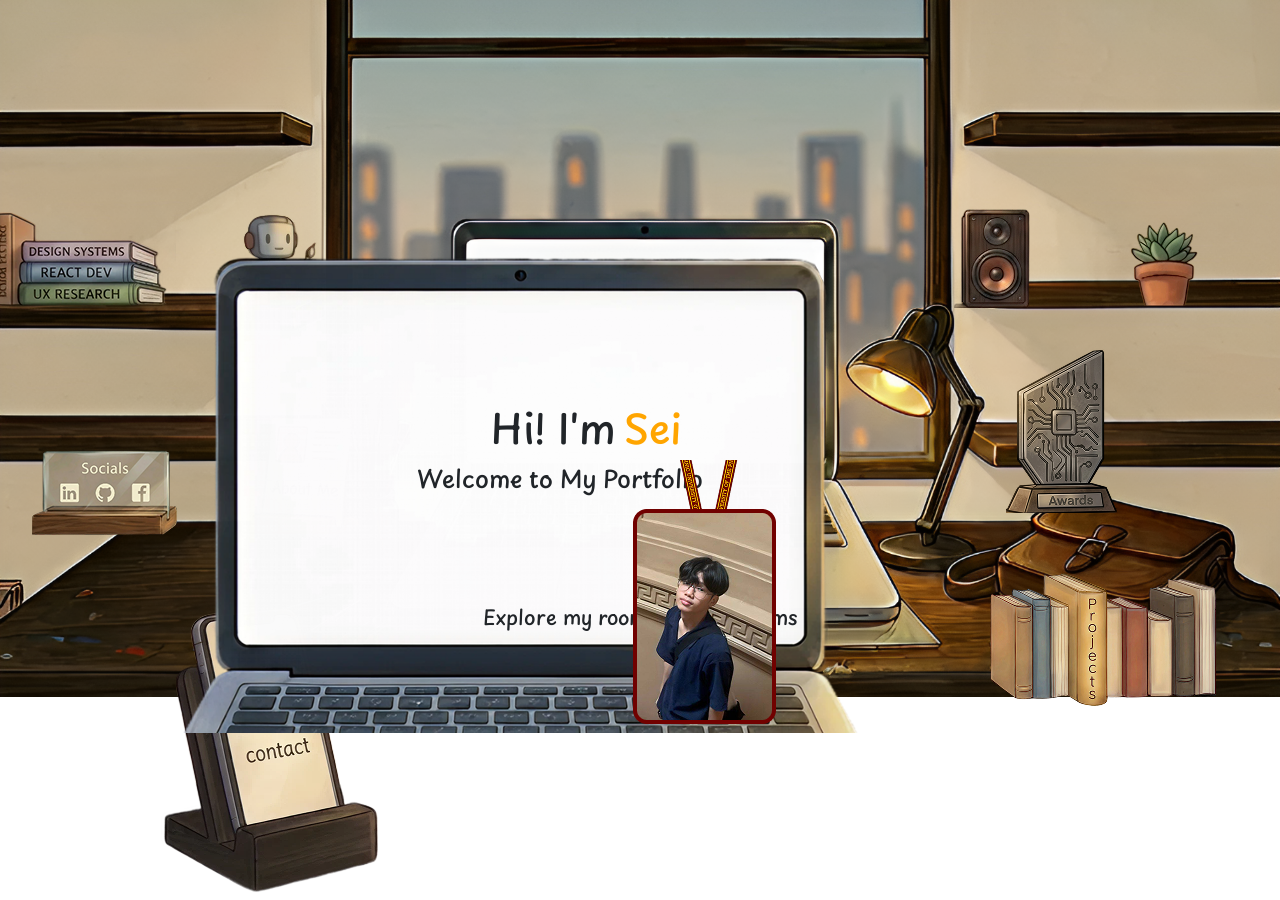
==== index.html @ 73c50fd9 "Fixed responsiveness" ====
<!DOCTYPE html>
<html lang="en">

<head>
    <meta charset="UTF-8">
    <meta name="viewport" content="width=device-width, initial-scale=1.0">
    <link href="https://cdn.jsdelivr.net/npm/bootstrap@5.3.8/dist/css/bootstrap.min.css" rel="stylesheet">
    <link rel="preconnect" href="https://fonts.googleapis.com">
    <link rel="preconnect" href="https://fonts.gstatic.com" crossorigin>
    <link href="https://fonts.googleapis.com/css2?family=Kaisei+Tokumin&family=Playpen+Sans:wght@100..800&display=swap"
        rel="stylesheet">

    <link rel="stylesheet" href="resources/css/index.css">
    <title>Porfolio</title>
</head>

<body>

    <div class="d-flex laptop justify-content-center align-items-center">
        <img src="resources/images/laptop.png">
    </div>

    <div class="container intro-container d-flex justify-content-center">
        <div class="row">
            <div class="col d-flex flex-row">
                <span class="p-1">
                    <h1>Hi! I'm</h1>
                </span>
                <span class="name p-1">
                    <h1>Sei</h1>
                </span>
            </div>
        </div>
    </div>

    <div class="welcome text-center">
        <h4>Welcome to My Portfolio</h4>
    </div>

    <div class="explore text-center">
        <h5>Explore my room! Click on items</h5>
    </div>

    <div class="id-lace d-flex justify-content-center">
        <img src="resources/images/id lace.png">
    </div>

    <div class="picture d-flex justify-content-center">
        <img src="resources/images/picture.png">
    </div>

    <div class="books">
        <img src="resources/images/books.png">
    </div>

    <div class="toy">
        <img src="resources/images/toy.png">
    </div>

    <div class="socials" data-bs-toggle="modal" data-bs-target="#socialsModal">
        <img src="resources/images/socials.png">
    </div>

    <div class="about" data-bs-toggle="modal" data-bs-target="#aboutModal">
        <img src="resources/images/about.png">
    </div>

    <div class="contact" data-bs-toggle="modal" data-bs-target="#contactModal">
        <img src="resources/images/contact.png">
    </div>

    <div class="flower">
        <img src="resources/images/flower.png">
    </div>

    <div class="awards" data-bs-toggle="modal" data-bs-target="#awardsModal">
        <img src="resources/images/awards.png">
    </div>

    <div class="projects" data-bs-toggle="modal" data-bs-target="#projectsModal">
        <img src="resources/images/projects.png">
    </div>

    <div class="speaker">
        <img src="resources/images/speaker.png">
    </div>

    <div class="modal fade" id="aboutModal" tabindex="-1" aria-hidden="true">
        <div class="modal-dialog modal-dialog-centered modal-lg">
            <div class="modal-content">
                <div class="modal-header">
                    <h5 class="modal-title">About Me</h5>
                    <button type="button" class="btn-close btn-close-white" data-bs-dismiss="modal"
                        aria-label="Close"></button>
                </div>

                <div class="modal-body">
                    <div class="row">
                        <div class="col d-flex flex-row">
                            <div class="about-picture">
                                <img src="resources/images/about-profile.png">
                            </div>
                            <div class="about-info p-4 mt-4 fs-5">Hi, I’m Seito Tachibana but other people call me Sei.
                                I am a second-year IT
                                student
                                studying in Polytechnic University of the Philippines Sto. Tomas Campus.
                            </div>
                        </div>
                    </div>

                    <div class="skills-title text-center py-2">
                        <h3>What I Do</h3>
                    </div>

                    <div class="skills">
                        <div class="row g-3">
                            <div class="col d-flex flex-row justify-content-center">
                                <div class="skill-card">
                                    <h4>Designing</h4>
                                    <p>I design user interfaces using Figma and Canva. I focus on creating clean visual
                                        hierarchies and seamless user journeys.</p>
                                </div>
                            </div>

                            <div class="col">
                                <div class="skill-card">
                                    <h4>Front-end</h4>
                                    <p>I bring those visual layouts into interactive web pages using HTML, CSS, and
                                        JavaScript. I create games using Python, and I design clean user experiences.
                                    </p>
                                </div>
                            </div>

                            <div class="container-skill d-flex justify-content-center">
                                <div class="skill-card">
                                    <h4>Back-end</h4>
                                    <p>I build secure server-side logic and manage relational databases using PHP and
                                        MySQL.</p>
                                </div>
                            </div>
                        </div>
                    </div>

                </div>
            </div>
        </div>
    </div>

    <div class="modal fade" id="socialsModal" tabindex="-1" aria-hidden="true">
        <div class="modal-dialog modal-dialog-centered modal-lg">
            <div class="modal-content">
                <div class="modal-header">
                    <h5 class="modal-title">Socials</h5>
                    <button type="button" class="btn-close btn-close-white" data-bs-dismiss="modal"
                        aria-label="Close"></button>
                </div>

                <div class="modal-body">
                    <div class="row">
                        <div class="col text-center">
                            <img src="resources/images/facebook.png" style="width: 60px; height: 60px;">
                            <p>Facebook</p>
                        </div>

                        <div class="col text-center">
                            <img src="resources/images/instagram.png" style="width: 60px; height: 60px;">
                            <p>Instagram</p>
                        </div>

                        <div class="col text-center">
                            <img src="resources/images/linkin.png" style="width: 60px; height: 60px;">
                            <p>LinkedIn</p>
                        </div>

                        <div class="col text-center">
                            <img src="resources/images/github.png" style="width: 60px; height: 60px;">
                            <p>Github</p>
                        </div>

                        <div class="col text-center mt-2">
                            <img src="resources/images/x.png" style="width: 60px; height: 55px;">
                            <p>X</p>
                        </div>

                        <div class="col text-center">
                            <img src="resources/images/tiktok.png" style="width: 60px; height: 60px;">
                            <p>Tiktok</p>
                        </div>
                    </div>

                    <div class="container text-center d-flex align-items-center justify-content-center">
                        <div class="social-card">
                            <p>Clicking any of this icons will open a new tab!</p>
                        </div>
                    </div>
                </div>
            </div>
        </div>
    </div>

    <div class="modal fade" id="contactModal" tabindex="-1" aria-hidden="true">
        <div class="modal-dialog modal-dialog-centered modal-lg">
            <div class="modal-content">
                <div class="modal-header">
                    <h5 class="modal-title">Contacts</h5>
                    <button type="button" class="btn-close btn-close-white" data-bs-dismiss="modal"
                        aria-label="Close"></button>
                </div>

                <div class="modal-body">
                    <div class="container d-flex flex-column align-items-center justify-content-center">
                        <h2>Want to contact me? yay</h2>
                        <div class="contact-info text-center p-3 text-muted">Need help or have feedback? Send a message for quick,
                            dedicated support regarding any purchase or general inquiry.
                        </div>

                        <img src="resources/images/contact-me.png">

                        <div class="second-container ">
                            <div class="row gap-4">
                                <div class="col d-flex flex-row align-items-center">
                                    <img src="resources/images/gmail.png">
                                    <h5>seitachi123@gmail.com</h5>
                                </div>

                                <div class="col d-flex flex-row align-items-center">
                                    <img src="resources/images/phone.png">
                                    <h5>+63 9956313869</h5>
                                </div>
                            </div>
                        </div>
                    </div>
                </div>
            </div>
        </div>
    </div>

    <div class="modal fade" id="awardsModal" tabindex="-1" aria-hidden="true">
        <div class="modal-dialog modal-dialog-centered modal-lg">
            <div class="modal-content">
                <div class="modal-header">
                    <h5 class="modal-title">Awards</h5>
                    <button type="button" class="btn-close btn-close-white" data-bs-dismiss="modal"
                        aria-label="Close"></button>
                </div>

                <div class="modal-body">
                    <div class="container d-flex flex-column align-items-center justify-content-center">
                        <img src="resources/images/underconstruct.png">
                        <h2>Under Construction</h2>
                    </div>
                </div>
            </div>
        </div>
    </div>

    <div class="modal fade" id="projectsModal" tabindex="-1" aria-hidden="true">
        <div class="modal-dialog modal-dialog-centered modal-lg">
            <div class="modal-content">
                <div class="modal-header">
                    <h5 class="modal-title">Projects</h5>
                    <button type="button" class="btn-close btn-close-white" data-bs-dismiss="modal"
                        aria-label="Close"></button>
                </div>

                <div class="modal-body p-2 mt-3">
                    <div class="container">
                        <div class="row align-items-start">
                            <div class="col-auto">
                                <div class="game-pic">
                                    <img src="resources/images/oddysey.png">
                                </div>
                            </div>
                            <div class="col">
                                <div class="game-title">
                                    <h2>Oddysey</h2>
                                </div>
                                <div class="game-desc align-items-center">
                                    <p>Platformer game, built with Python and Pygame, features smooth dashing, high
                                        jumping, and fun combat where you can defeat enemies to clear each level.</p>
                                </div>
                            </div>
                        </div>
                        <hr style="border: 1px solid black">
                    </div>

                    <div class="container">
                        <div class="row align-items-start">
                            <div class="col-auto">
                                <div class="game-pic">
                                    <img src="resources/images/nexus.png">
                                </div>
                            </div>
                            <div class="col">
                                <div class="game-title">
                                    <h2>Nexus</h2>
                                </div>
                                <div class="game-desc align-items-center">
                                    <p>E-commerce website, selling Nintendo console as well as their respective video
                                        games. Built with a fully working database.</p>
                                </div>
                            </div>
                        </div>
                        <hr style="border: 1px solid black">
                    </div>

                    <div class="container">
                        <div class="row align-items-start">
                            <div class="col-auto">
                                <div class="game-pic">
                                    <img src="resources/images/horizon.png">
                                </div>
                            </div>
                            <div class="col">
                                <div class="game-title">
                                    <h2>Horizon</h2>
                                </div>
                                <div class="game-desc align-items-center">
                                    <p>E-commerce website, selling cars and parts. Built with a fully working database.
                                    </p>
                                </div>
                            </div>
                        </div>
                        <hr style="border: 1px solid black">
                    </div>

                    <div class="container">
                        <div class="row align-items-start">
                            <div class="col-auto">
                                <div class="game-pic">
                                    <img src="resources/images/pawster.png">
                                </div>
                            </div>
                            <div class="col">
                                <div class="game-title">
                                    <h2>Pawster</h2>
                                </div>
                                <div class="game-desc align-items-center">
                                    <p>E-commerce website, adopting, selling pet items, and booking appointments.
                                    </p>
                                </div>
                            </div>
                        </div>
                    </div>
                </div>
            </div>
        </div>
    </div>


    <script src="https://cdn.jsdelivr.net/npm/bootstrap@5.3.8/dist/js/bootstrap.bundle.min.js"></script>
</body>

</html>
---- resources/css/index.css ----
* {
    font-family: 'Playpen Sans', sans-serif;
    padding: 0;
    margin: 0;
}

body {
    background-image: url('../images/bg.png');
    background-repeat: no-repeat;
    background-size: cover;
    overflow: hidden;
}

.intro-container {
    margin-top: 25rem;
    font-size: 3rem;
    margin-left: 1rem;
    position: relative;
    z-index: 2;
}

.name {
    color: #FFA500;
    z-index: 2;
}

.welcome {
    position: relative;
    z-index: 2;
    margin-right: 10rem;
}

.explore {
    margin-top: 7rem;
    position: relative;
    z-index: 2;
}

.laptop {
    position: absolute;
    top: 16rem;
    right: 22rem;
    z-index: 1;
    width: 51rem;
}

.laptop img {
    width: 100%;
}

.id-lace {
    position: absolute;
    z-index: 2;
    right: 33rem;
    bottom: 17.4rem;
}

.picture {
    position: absolute;
    z-index: 3;
    bottom: 11rem;
    right: 31.5rem;
}

.books {
    position: absolute;
    bottom: 37rem;
}

.toy {
    position: absolute;
    bottom: 37rem;
    left: 15rem;
}

.speaker {
    position: absolute;
    bottom: 37rem;
    right: 15rem;
}

.socials {
    position: absolute;
    bottom: 22.8rem;
    left: 2rem;
}

.socials img {
    cursor: pointer;
    transition: filter 0.3s ease;
}

.socials img:hover {
    filter: drop-shadow(0 0 10px #F5F5DC) drop-shadow(0 0 20px #F5F5DC);
}

.about {
    position: absolute;
    bottom: 22.6rem;
    left: 15rem;
}

.about img {
    cursor: pointer;
    transition: filter 0.3s ease;
}

.about img:hover {
    filter: drop-shadow(0 0 10px #F5F5DC) drop-shadow(0 0 20px #F5F5DC);
}

.contact {
    position: absolute;
    bottom: 0.1rem;
    left: 8rem;
}

.contact img {
    cursor: pointer;
    transition: filter 0.3s ease;
}

.contact img:hover {
    filter: drop-shadow(0 0 10px #F5F5DC) drop-shadow(0 0 20px #F5F5DC);
}

.flower {
    position: absolute;
    bottom: 37.1rem;
    right: 5rem;
}

.awards {
    position: absolute;
    bottom: 24.2rem;
    right: 10rem;
}

.awards img {
    cursor: pointer;
    transition: filter 0.3s ease;
}

.awards img:hover {
    filter: drop-shadow(0 0 10px #F5F5DC) drop-shadow(0 0 20px #F5F5DC);
}

.projects {
    position: absolute;
    bottom: 12rem;
    right: 4rem;
}

.projects img {
    cursor: pointer;
    transition: filter 0.3s ease;
}

.projects img:hover {
    filter: drop-shadow(0 0 10px #F5F5DC) drop-shadow(0 0 20px #F5F5DC);
}

.modal-header {
    background-color: #424242;
}

.modal-title {
    color: white;
}

.modal-body {
    padding-left: 3rem;
    padding-right: 2rem;
    max-height: 70vh;
    overflow-y: auto;
}

.btn-close-white {
    color: white;
}

.about-info {
    margin-left: 1rem;
}

.skill-card {
    border: 2px solid #ccc;
    border-radius: 12px;
    padding: 1rem;
    text-align: center;
    color: #333;
    width: 20rem;
}

.social-card {
    border: 2px solid #ccc;
    border-radius: 12px;
    text-align: center;
    color: #333;
    width: 70%;
}

.social-card p {
    margin-top: 1rem;
}

.second-container {
    margin-right: 2rem;
}
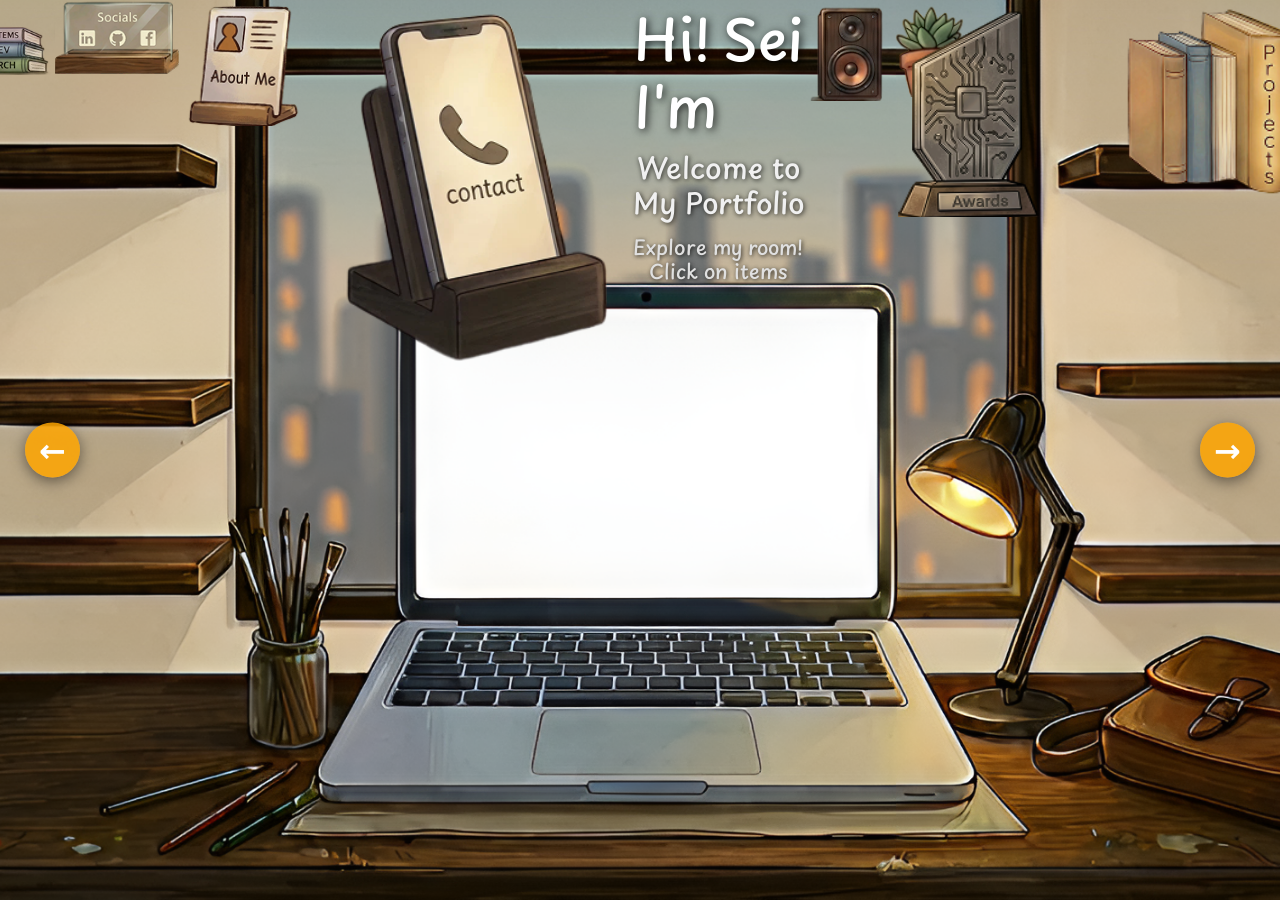
==== commit 2ba2af79: "30% resolve for responsiveness for all platoforms" ====
--- a/index.html
+++ b/index.html
@@ -4,85 +4,64 @@
 <head>
     <meta charset="UTF-8">
     <meta name="viewport" content="width=device-width, initial-scale=1.0">
-    <link href="https://cdn.jsdelivr.net/npm/bootstrap@5.3.8/dist/css/bootstrap.min.css" rel="stylesheet">
+    <link href="https://cdn.jsdelivr.net/npm/bootstrap@5.3.3/dist/css/bootstrap.min.css" rel="stylesheet">
     <link rel="preconnect" href="https://fonts.googleapis.com">
     <link rel="preconnect" href="https://fonts.gstatic.com" crossorigin>
-    <link href="https://fonts.googleapis.com/css2?family=Kaisei+Tokumin&family=Playpen+Sans:wght@100..800&display=swap"
-        rel="stylesheet">
-
+    <link href="https://fonts.googleapis.com/css2?family=Playpen+Sans:wght=100..800&display=swap" rel="stylesheet">
     <link rel="stylesheet" href="resources/css/index.css">
-    <title>Porfolio</title>
+    <title>Portfolio</title>
 </head>
 
 <body>
 
-    <div class="d-flex laptop justify-content-center align-items-center">
-        <img src="resources/images/laptop.png">
-    </div>
-
-    <div class="container intro-container d-flex justify-content-center">
-        <div class="row">
-            <div class="col d-flex flex-row">
-                <span class="p-1">
-                    <h1>Hi! I'm</h1>
-                </span>
-                <span class="name p-1">
-                    <h1>Sei</h1>
-                </span>
-            </div>
-        </div>
-    </div>
-
-    <div class="welcome text-center">
-        <h4>Welcome to My Portfolio</h4>
-    </div>
-
-    <div class="explore text-center">
-        <h5>Explore my room! Click on items</h5>
-    </div>
-
-    <div class="id-lace d-flex justify-content-center">
-        <img src="resources/images/id lace.png">
-    </div>
-
-    <div class="picture d-flex justify-content-center">
-        <img src="resources/images/picture.png">
-    </div>
-
-    <div class="books">
-        <img src="resources/images/books.png">
-    </div>
-
-    <div class="toy">
-        <img src="resources/images/toy.png">
-    </div>
-
-    <div class="socials" data-bs-toggle="modal" data-bs-target="#socialsModal">
-        <img src="resources/images/socials.png">
-    </div>
-
-    <div class="about" data-bs-toggle="modal" data-bs-target="#aboutModal">
-        <img src="resources/images/about.png">
-    </div>
-
-    <div class="contact" data-bs-toggle="modal" data-bs-target="#contactModal">
-        <img src="resources/images/contact.png">
-    </div>
-
-    <div class="flower">
-        <img src="resources/images/flower.png">
-    </div>
-
-    <div class="awards" data-bs-toggle="modal" data-bs-target="#awardsModal">
-        <img src="resources/images/awards.png">
-    </div>
-
-    <div class="projects" data-bs-toggle="modal" data-bs-target="#projectsModal">
-        <img src="resources/images/projects.png">
-    </div>
-
-    <div class="speaker">
-        <img src="resources/images/speaker.png">
+    <button class="nav-arrow left-arrow" id="slideLeft" aria-label="Slide Left">&larr;</button>
+    <button class="nav-arrow right-arrow" id="slideRight" aria-label="Slide Right">&rarr;</button>
+
+    <div class="room-wrapper" id="roomWrapper">
+        
+        <div class="room-scene">
+            
+            <div class="room-item toy"><img src="resources/images/toy.png" alt="Toy"></div>
+            <div class="room-item books"><img src="resources/images/books.png" alt="Books"></div>
+            
+            <div class="room-item socials" data-bs-toggle="modal" data-bs-target="#socialsModal">
+                <img src="resources/images/socials.png" alt="Socials">
+            </div>
+            <div class="room-item about" data-bs-toggle="modal" data-bs-target="#aboutModal">
+                <img src="resources/images/about.png" alt="About Me">
+            </div>
+
+            <div class="room-item contact" data-bs-toggle="modal" data-bs-target="#contactModal">
+                <img src="resources/images/contact.png" alt="Contact">
+            </div>
+
+
+            <div class="center-text-group">
+                <div class="d-flex flex-row justify-content-center alignment-text">
+                    <span class="p-1"><h1>Hi! I'm</h1></span>
+                    <span class="name p-1"><h1>Sei</h1></span>
+                </div>
+                <div class="welcome text-center">
+                    <h4>Welcome to My Portfolio</h4>
+                </div>
+                <div class="explore text-center mt-3">
+                    <h5>Explore my room! Click on items</h5>
+                </div>
+            </div>
+
+
+            <div class="room-item speaker"><img src="resources/images/speaker.png" alt="Speaker"></div>
+            <div class="room-item flower"><img src="resources/images/flower.png" alt="Flower"></div>
+            
+            <div class="room-item awards" data-bs-toggle="modal" data-bs-target="#awardsModal">
+                <img src="resources/images/awards.png" alt="Awards">
+            </div>
+
+            <div class="room-item projects" data-bs-toggle="modal" data-bs-target="#projectsModal">
+                <img src="resources/images/projects.png" alt="Projects">
+            </div>
+
+        </div>
     </div>
 
     <div class="modal fade" id="aboutModal" tabindex="-1" aria-hidden="true">
@@ -90,57 +69,44 @@
             <div class="modal-content">
                 <div class="modal-header">
                     <h5 class="modal-title">About Me</h5>
-                    <button type="button" class="btn-close btn-close-white" data-bs-dismiss="modal"
-                        aria-label="Close"></button>
-                </div>
-
+                    <button type="button" class="btn-close btn-close-white" data-bs-dismiss="modal" aria-label="Close"></button>
+                </div>
                 <div class="modal-body">
                     <div class="row">
-                        <div class="col d-flex flex-row">
-                            <div class="about-picture">
-                                <img src="resources/images/about-profile.png">
-                            </div>
-                            <div class="about-info p-4 mt-4 fs-5">Hi, I’m Seito Tachibana but other people call me Sei.
-                                I am a second-year IT
-                                student
-                                studying in Polytechnic University of the Philippines Sto. Tomas Campus.
-                            </div>
-                        </div>
-                    </div>
-
+                        <div class="col d-flex flex-row align-items-center flex-wrap">
+                            <div class="about-picture mx-auto mb-3">
+                                <img src="resources/images/about-profile.png" alt="Profile">
+                            </div>
+                            <div class="about-info p-4 fs-5 flex-grow-1">
+                                Hi, I’m Seito Tachibana but other people call me Sei. I am a second-year IT student studying in Polytechnic University of the Philippines Sto. Tomas Campus.
+                            </div>
+                        </div>
+                    </div>
                     <div class="skills-title text-center py-2">
                         <h3>What I Do</h3>
                     </div>
-
                     <div class="skills">
-                        <div class="row g-3">
-                            <div class="col d-flex flex-row justify-content-center">
-                                <div class="skill-card">
+                        <div class="row g-3 justify-content-center">
+                            <div class="col-md-4 d-flex">
+                                <div class="skill-card w-100">
                                     <h4>Designing</h4>
-                                    <p>I design user interfaces using Figma and Canva. I focus on creating clean visual
-                                        hierarchies and seamless user journeys.</p>
-                                </div>
-                            </div>
-
-                            <div class="col">
-                                <div class="skill-card">
+                                    <p>I design user interfaces using Figma and Canva. I focus on creating clean visual hierarchies and seamless user journeys.</p>
+                                </div>
+                            </div>
+                            <div class="col-md-4 d-flex">
+                                <div class="skill-card w-100">
                                     <h4>Front-end</h4>
-                                    <p>I bring those visual layouts into interactive web pages using HTML, CSS, and
-                                        JavaScript. I create games using Python, and I design clean user experiences.
-                                    </p>
-                                </div>
-                            </div>
-
-                            <div class="container-skill d-flex justify-content-center">
-                                <div class="skill-card">
+                                    <p>I bring those visual layouts into interactive web pages using HTML, CSS, and JavaScript. I create games using Python, and I design clean user experiences.</p>
+                                </div>
+                            </div>
+                            <div class="col-md-4 d-flex">
+                                <div class="skill-card w-100">
                                     <h4>Back-end</h4>
-                                    <p>I build secure server-side logic and manage relational databases using PHP and
-                                        MySQL.</p>
-                                </div>
-                            </div>
-                        </div>
-                    </div>
-
+                                    <p>I build secure server-side logic and manage relational databases using PHP and MySQL.</p>
+                                </div>
+                            </div>
+                        </div>
+                    </div>
                 </div>
             </div>
         </div>
@@ -151,47 +117,16 @@
             <div class="modal-content">
                 <div class="modal-header">
                     <h5 class="modal-title">Socials</h5>
-                    <button type="button" class="btn-close btn-close-white" data-bs-dismiss="modal"
-                        aria-label="Close"></button>
-                </div>
-
-                <div class="modal-body">
-                    <div class="row">
-                        <div class="col text-center">
-                            <img src="resources/images/facebook.png" style="width: 60px; height: 60px;">
-                            <p>Facebook</p>
-                        </div>
-
-                        <div class="col text-center">
-                            <img src="resources/images/instagram.png" style="width: 60px; height: 60px;">
-                            <p>Instagram</p>
-                        </div>
-
-                        <div class="col text-center">
-                            <img src="resources/images/linkin.png" style="width: 60px; height: 60px;">
-                            <p>LinkedIn</p>
-                        </div>
-
-                        <div class="col text-center">
-                            <img src="resources/images/github.png" style="width: 60px; height: 60px;">
-                            <p>Github</p>
-                        </div>
-
-                        <div class="col text-center mt-2">
-                            <img src="resources/images/x.png" style="width: 60px; height: 55px;">
-                            <p>X</p>
-                        </div>
-
-                        <div class="col text-center">
-                            <img src="resources/images/tiktok.png" style="width: 60px; height: 60px;">
-                            <p>Tiktok</p>
-                        </div>
-                    </div>
-
-                    <div class="container text-center d-flex align-items-center justify-content-center">
-                        <div class="social-card">
-                            <p>Clicking any of this icons will open a new tab!</p>
-                        </div>
+                    <button type="button" class="btn-close btn-close-white" data-bs-dismiss="modal" aria-label="Close"></button>
+                </div>
+                <div class="modal-body">
+                    <div class="row row-cols-2 row-cols-sm-3 row-cols-md-6 g-3 text-center justify-content-center">
+                        <div class="col"><img src="resources/images/facebook.png" style="width: 60px; height: 60px;"><p>Facebook</p></div>
+                        <div class="col"><img src="resources/images/instagram.png" style="width: 60px; height: 60px;"><p>Instagram</p></div>
+                        <div class="col"><img src="resources/images/linkin.png" style="width: 60px; height: 60px;"><p>LinkedIn</p></div>
+                        <div class="col"><img src="resources/images/github.png" style="width: 60px; height: 60px;"><p>Github</p></div>
+                        <div class="col"><img src="resources/images/x.png" style="width: 60px; height: 55px;"><p>X</p></div>
+                        <div class="col"><img src="resources/images/tiktok.png" style="width: 60px; height: 60px;"><p>Tiktok</p></div>
                     </div>
                 </div>
             </div>
@@ -203,29 +138,22 @@
             <div class="modal-content">
                 <div class="modal-header">
                     <h5 class="modal-title">Contacts</h5>
-                    <button type="button" class="btn-close btn-close-white" data-bs-dismiss="modal"
-                        aria-label="Close"></button>
-                </div>
-
+                    <button type="button" class="btn-close btn-close-white" data-bs-dismiss="modal" aria-label="Close"></button>
+                </div>
                 <div class="modal-body">
                     <div class="container d-flex flex-column align-items-center justify-content-center">
                         <h2>Want to contact me? yay</h2>
-                        <div class="contact-info text-center p-3 text-muted">Need help or have feedback? Send a message for quick,
-                            dedicated support regarding any purchase or general inquiry.
-                        </div>
-
-                        <img src="resources/images/contact-me.png">
-
-                        <div class="second-container ">
-                            <div class="row gap-4">
-                                <div class="col d-flex flex-row align-items-center">
-                                    <img src="resources/images/gmail.png">
-                                    <h5>seitachi123@gmail.com</h5>
-                                </div>
-
-                                <div class="col d-flex flex-row align-items-center">
-                                    <img src="resources/images/phone.png">
-                                    <h5>+63 9956313869</h5>
+                        <div class="contact-info text-center p-3 text-muted">Need help or have feedback? Send a message for quick, dedicated support regarding any purchase or general inquiry.</div>
+                        <img src="resources/images/contact-me.png" alt="Contact graphics" class="img-fluid my-3" style="max-height: 200px;">
+                        <div class="second-container w-100 mt-2">
+                            <div class="row gap-3 justify-content-center text-center">
+                                <div class="col-md-5 d-flex flex-row align-items-center justify-content-center gap-2">
+                                    <img src="resources/images/gmail.png" alt="Gmail" style="width:30px;">
+                                    <h5 class="m-0">seitachi123@gmail.com</h5>
+                                </div>
+                                <div class="col-md-5 d-flex flex-row align-items-center justify-content-center gap-2">
+                                    <img src="resources/images/phone.png" alt="Phone" style="width:30px;">
+                                    <h5 class="m-0">+63 9956313869</h5>
                                 </div>
                             </div>
                         </div>
@@ -240,13 +168,11 @@
             <div class="modal-content">
                 <div class="modal-header">
                     <h5 class="modal-title">Awards</h5>
-                    <button type="button" class="btn-close btn-close-white" data-bs-dismiss="modal"
-                        aria-label="Close"></button>
-                </div>
-
-                <div class="modal-body">
-                    <div class="container d-flex flex-column align-items-center justify-content-center">
-                        <img src="resources/images/underconstruct.png">
+                    <button type="button" class="btn-close btn-close-white" data-bs-dismiss="modal" aria-label="Close"></button>
+                </div>
+                <div class="modal-body">
+                    <div class="container d-flex flex-column align-items-center justify-content-center p-5">
+                        <img src="resources/images/underconstruct.png" alt="Under Construction" class="img-fluid mb-3" style="max-width: 150px;">
                         <h2>Under Construction</h2>
                     </div>
                 </div>
@@ -259,96 +185,114 @@
             <div class="modal-content">
                 <div class="modal-header">
                     <h5 class="modal-title">Projects</h5>
-                    <button type="button" class="btn-close btn-close-white" data-bs-dismiss="modal"
-                        aria-label="Close"></button>
-                </div>
-
-                <div class="modal-body p-2 mt-3">
+                    <button type="button" class="btn-close btn-close-white" data-bs-dismiss="modal" aria-label="Close"></button>
+                </div>
+                <div class="modal-body p-4">
+                    <div class="container mb-4">
+                        <div class="row align-items-start">
+                            <div class="col-auto"><div class="game-pic"><img src="resources/images/oddysey.png" alt="Odyssey" style="width:80px; border-radius:8px;"></div></div>
+                            <div class="col">
+                                <div class="game-title"><h2>Oddysey</h2></div>
+                                <div class="game-desc"><p>Platformer game, built with Python and Pygame, features smooth dashing, high jumping, and fun combat where you can defeat enemies to clear each level.</p></div>
+                            </div>
+                        </div>
+                        <hr>
+                    </div>
+                    <div class="container mb-4">
+                        <div class="row align-items-start">
+                            <div class="col-auto"><div class="game-pic"><img src="resources/images/nexus.png" alt="Nexus" style="width:80px; border-radius:8px;"></div></div>
+                            <div class="col">
+                                <div class="game-title"><h2>Nexus</h2></div>
+                                <div class="game-desc"><p>E-commerce website, selling Nintendo console as well as their respective video games. Built with a fully working database.</p></div>
+                            </div>
+                        </div>
+                        <hr>
+                    </div>
+                    <div class="container mb-4">
+                        <div class="row align-items-start">
+                            <div class="col-auto"><div class="game-pic"><img src="resources/images/horizon.png" alt="Horizon" style="width:80px; border-radius:8px;"></div></div>
+                            <div class="col">
+                                <div class="game-title"><h2>Horizon</h2></div>
+                                <div class="game-desc"><p>E-commerce website, selling cars and parts. Built with a fully working database.</p></div>
+                            </div>
+                        </div>
+                        <hr>
+                    </div>
                     <div class="container">
                         <div class="row align-items-start">
-                            <div class="col-auto">
-                                <div class="game-pic">
-                                    <img src="resources/images/oddysey.png">
-                                </div>
-                            </div>
-                            <div class="col">
-                                <div class="game-title">
-                                    <h2>Oddysey</h2>
-                                </div>
-                                <div class="game-desc align-items-center">
-                                    <p>Platformer game, built with Python and Pygame, features smooth dashing, high
-                                        jumping, and fun combat where you can defeat enemies to clear each level.</p>
-                                </div>
-                            </div>
-                        </div>
-                        <hr style="border: 1px solid black">
-                    </div>
-
-                    <div class="container">
-                        <div class="row align-items-start">
-                            <div class="col-auto">
-                                <div class="game-pic">
-                                    <img src="resources/images/nexus.png">
-                                </div>
-                            </div>
-                            <div class="col">
-                                <div class="game-title">
-                                    <h2>Nexus</h2>
-                                </div>
-                                <div class="game-desc align-items-center">
-                                    <p>E-commerce website, selling Nintendo console as well as their respective video
-                                        games. Built with a fully working database.</p>
-                                </div>
-                            </div>
-                        </div>
-                        <hr style="border: 1px solid black">
-                    </div>
-
-                    <div class="container">
-                        <div class="row align-items-start">
-                            <div class="col-auto">
-                                <div class="game-pic">
-                                    <img src="resources/images/horizon.png">
-                                </div>
-                            </div>
-                            <div class="col">
-                                <div class="game-title">
-                                    <h2>Horizon</h2>
-                                </div>
-                                <div class="game-desc align-items-center">
-                                    <p>E-commerce website, selling cars and parts. Built with a fully working database.
-                                    </p>
-                                </div>
-                            </div>
-                        </div>
-                        <hr style="border: 1px solid black">
-                    </div>
-
-                    <div class="container">
-                        <div class="row align-items-start">
-                            <div class="col-auto">
-                                <div class="game-pic">
-                                    <img src="resources/images/pawster.png">
-                                </div>
-                            </div>
-                            <div class="col">
-                                <div class="game-title">
-                                    <h2>Pawster</h2>
-                                </div>
-                                <div class="game-desc align-items-center">
-                                    <p>E-commerce website, adopting, selling pet items, and booking appointments.
-                                    </p>
-                                </div>
-                            </div>
-                        </div>
-                    </div>
-                </div>
-            </div>
-        </div>
-    </div>
-
-
-    <script src="https://cdn.jsdelivr.net/npm/bootstrap@5.3.8/dist/js/bootstrap.bundle.min.js"></script>
+                            <div class="col-auto"><div class="game-pic"><img src="resources/images/pawster.png" alt="Pawster" style="width:80px; border-radius:8px;"></div></div>
+                            <div class="col">
+                                <div class="game-title"><h2>Pawster</h2></div>
+                                <div class="game-desc"><p>E-commerce website, adopting, selling pet items, and booking appointments.</p></div>
+                            </div>
+                        </div>
+                    </div>
+                </div>
+            </div>
+        </div>
+    </div>
+
+    <script src="https://cdn.jsdelivr.net/npm/bootstrap@5.3.3/dist/js/bootstrap.bundle.min.js"></script>
+    <script>
+        const wrapper = document.getElementById('roomWrapper');
+        const btnLeft = document.getElementById('slideLeft');
+        const btnRight = document.getElementById('slideRight');
+
+        // Target locations: 0 = Left side shelves, 1 = Center text middle, 2 = Right side shelves
+        let currentTargetIndex = 1;
+
+        window.addEventListener('load', () => {
+            centerTheView();
+            updateArrowVisibility();
+        });
+
+        window.addEventListener('resize', () => {
+            if (currentTargetIndex === 1) centerTheView();
+            updateArrowVisibility();
+        });
+
+        function centerTheView() {
+            const maxScroll = wrapper.scrollWidth - wrapper.clientWidth;
+            wrapper.scrollLeft = maxScroll / 2;
+            currentTargetIndex = 1;
+        }
+
+        btnRight.addEventListener('click', () => {
+            const maxScroll = wrapper.scrollWidth - wrapper.clientWidth;
+            if (currentTargetIndex === 0) {
+                wrapper.scrollTo({ left: maxScroll / 2, behavior: 'smooth' });
+                currentTargetIndex = 1;
+            } else if (currentTargetIndex === 1) {
+                wrapper.scrollTo({ left: maxScroll, behavior: 'smooth' });
+                currentTargetIndex = 2;
+            }
+        });
+
+        btnLeft.addEventListener('click', () => {
+            const maxScroll = wrapper.scrollWidth - wrapper.clientWidth;
+            if (currentTargetIndex === 2) {
+                wrapper.scrollTo({ left: maxScroll / 2, behavior: 'smooth' });
+                currentTargetIndex = 1;
+            } else if (currentTargetIndex === 1) {
+                wrapper.scrollTo({ left: 0, behavior: 'smooth' });
+                currentTargetIndex = 0;
+            }
+        });
+
+        wrapper.addEventListener('scroll', updateArrowVisibility);
+
+        function updateArrowVisibility() {
+            if (wrapper.scrollWidth > wrapper.clientWidth) {
+                const currentScroll = wrapper.scrollLeft;
+                const maxScroll = wrapper.scrollWidth - wrapper.clientWidth;
+
+                btnLeft.style.display = currentScroll <= 15 ? 'none' : 'block';
+                btnRight.style.display = currentScroll >= maxScroll - 15 ? 'none' : 'block';
+            } else {
+                btnLeft.style.display = 'none';
+                btnRight.style.display = 'none';
+            }
+        }
+    </script>
 </body>
-
 </html>
--- a/resources/css/index.css
+++ b/resources/css/index.css
@@ -1,209 +1,234 @@
+/* Global Reset and Typography */
 * {
     font-family: 'Playpen Sans', sans-serif;
     padding: 0;
     margin: 0;
+    box-sizing: border-box;
 }
 
 body {
+    background-color: #1a1a1a;
+    overflow: hidden; /* Prevent default browser window double scrolls */
+    min-height: 100vh;
+}
+
+/* ================= THE PANORAMIC SLIDER SYSTEM ================= */
+.room-wrapper {
+    width: 100vw;
+    height: 100vh;
+    overflow-x: auto;
+    overflow-y: hidden;
+    scroll-behavior: smooth;
+    -webkit-overflow-scrolling: touch; 
+}
+
+/* Hide standard browser track layouts */
+.room-wrapper::-webkit-scrollbar {
+    display: none;
+}
+.room-wrapper {
+    -ms-overflow-style: none;
+    scrollbar-width: none;
+}
+
+/* FIX: "background-size: cover" prevents image stretching.
+   "aspect-ratio" locks it perfectly into place so it never distorts.
+*/
+.room-scene {
+    height: 100vh;
+    min-width: 177.78vh; /* Enforces crisp 16:9 widescreen proportions relative to height */
     background-image: url('../images/bg.png');
     background-repeat: no-repeat;
-    background-size: cover;
-    overflow: hidden;
-}
-
+    background-size: cover; /* Keeps background from warping/stretching */
+    background-position: center center;
+    display: flex;
+    flex-direction: row;
+    position: relative;
+}
+
+/* Splitting background section anchors across the landscape map */
+.room-section {
+    height: 100vh;
+    position: relative;
+    display: flex;
+    flex-direction: column;
+    z-index: 2;
+}
+
+.left-shelves-section {
+    width: 25%;
+    padding-left: 4.5rem;
+    padding-top: 6rem;
+}
+
+.center-content-section {
+    width: 50%;
+    display: flex;
+    flex-direction: column;
+    align-items: center;
+    justify-content: center;
+}
+
+.right-shelves-section {
+    width: 25%;
+    padding-right: 4.5rem;
+    padding-top: 6rem;
+    align-items: flex-end;
+}
+
+/* ================= NAVIGATION ARROWS ================= */
+.nav-arrow {
+    position: fixed;
+    top: 50%;
+    transform: translateY(-50%);
+    width: 55px;
+    height: 55px;
+    background-color: rgba(254, 165, 0, 0.85); 
+    color: white;
+    border: none;
+    border-radius: 50%;
+    font-size: 2rem;
+    font-weight: bold;
+    display: none; /* Managed by JS visibility rules */
+    z-index: 999;
+    cursor: pointer;
+    box-shadow: 0 4px 15px rgba(0,0,0,0.5);
+    transition: background-color 0.2s, transform 0.2s;
+}
+
+.nav-arrow:hover {
+    background-color: rgba(254, 165, 0, 1);
+    transform: translateY(-50%) scale(1.1);
+}
+
+.left-arrow { left: 25px; }
+.right-arrow { right: 25px; }
+
+/* ================= COMPONENT ELEMENT BOUNDING BOXES ================= */
+.shelf-box {
+    position: relative;
+    width: 100%;
+    max-width: 300px;
+    height: 150px;
+    margin-bottom: 5.5rem;
+}
+
+/* Items remain safely nested on shelf floors even when hidden */
+.shelf-box .books,
+.shelf-box .toy,
+.shelf-box .speaker,
+.shelf-box .flower,
+.shelf-box .socials,
+.shelf-box .about,
+.shelf-box .awards {
+    position: absolute;
+    bottom: -10px;
+}
+
+/* Grid Coordinates matching the background visual assets */
+.toy { left: 8%; width: 28%; }
+.books { right: 8%; width: 38%; }
+.socials { left: 5%; width: 38%; }
+.about { right: 8%; width: 38%; }
+.speaker { left: 12%; width: 26%; }
+.flower { right: 12%; width: 24%; }
+.awards { left: 50%; transform: translateX(-50%); width: 44%; }
+
+/* Table Level Absolute Targets */
+.desk-item-left {
+    position: absolute;
+    bottom: 5vh;
+    left: 5rem;
+    width: 180px;
+}
+.desk-item-right {
+    position: absolute;
+    bottom: 4vh;
+    right: 5rem;
+    width: 220px;
+}
+.contact { width: 100%; }
+.projects { width: 100%; }
+
+.room-scene img {
+    width: 100%;
+    height: auto;
+    display: block;
+}
+
+/* Glowing Interactive Item Settings */
+.socials img, .about img, .contact img, .awards img, .projects img {
+    cursor: pointer;
+    transition: transform 0.2s ease, filter 0.2s ease;
+}
+.socials img:hover, .about img:hover, .contact img:hover, .awards img:hover, .projects img:hover {
+    transform: scale(1.04);
+    filter: drop-shadow(0 0 10px #F5F5DC) drop-shadow(0 0 20px #F5F5DC);
+}
+
+/* ================= CENTRAL GRAPHICS TEXT ================= */
 .intro-container {
-    margin-top: 25rem;
-    font-size: 3rem;
-    margin-left: 1rem;
-    position: relative;
-    z-index: 2;
+    margin-bottom: 2rem;
+}
+
+.alignment-text h1 {
+    font-size: 3.5rem;
+    color: #ffffff;
+    text-shadow: 2px 2px 8px rgba(0,0,0,0.8);
 }
 
 .name {
     color: #FFA500;
-    z-index: 2;
-}
-
-.welcome {
-    position: relative;
-    z-index: 2;
-    margin-right: 10rem;
+}
+
+.welcome h4 {
+    font-size: 1.8rem;
+    color: #f0f0f0;
+    text-shadow: 1px 1px 5px rgba(0,0,0,0.8);
 }
 
 .explore {
-    margin-top: 7rem;
-    position: relative;
-    z-index: 2;
-}
-
-.laptop {
-    position: absolute;
-    top: 16rem;
-    right: 22rem;
-    z-index: 1;
-    width: 51rem;
-}
-
-.laptop img {
-    width: 100%;
-}
-
-.id-lace {
-    position: absolute;
-    z-index: 2;
-    right: 33rem;
-    bottom: 17.4rem;
-}
-
-.picture {
-    position: absolute;
-    z-index: 3;
-    bottom: 11rem;
-    right: 31.5rem;
-}
-
-.books {
-    position: absolute;
-    bottom: 37rem;
-}
-
-.toy {
-    position: absolute;
-    bottom: 37rem;
-    left: 15rem;
-}
-
-.speaker {
-    position: absolute;
-    bottom: 37rem;
-    right: 15rem;
-}
-
-.socials {
-    position: absolute;
-    bottom: 22.8rem;
-    left: 2rem;
-}
-
-.socials img {
-    cursor: pointer;
-    transition: filter 0.3s ease;
-}
-
-.socials img:hover {
-    filter: drop-shadow(0 0 10px #F5F5DC) drop-shadow(0 0 20px #F5F5DC);
-}
-
-.about {
-    position: absolute;
-    bottom: 22.6rem;
-    left: 15rem;
-}
-
-.about img {
-    cursor: pointer;
-    transition: filter 0.3s ease;
-}
-
-.about img:hover {
-    filter: drop-shadow(0 0 10px #F5F5DC) drop-shadow(0 0 20px #F5F5DC);
-}
-
-.contact {
-    position: absolute;
-    bottom: 0.1rem;
-    left: 8rem;
-}
-
-.contact img {
-    cursor: pointer;
-    transition: filter 0.3s ease;
-}
-
-.contact img:hover {
-    filter: drop-shadow(0 0 10px #F5F5DC) drop-shadow(0 0 20px #F5F5DC);
-}
-
-.flower {
-    position: absolute;
-    bottom: 37.1rem;
-    right: 5rem;
-}
-
-.awards {
-    position: absolute;
-    bottom: 24.2rem;
-    right: 10rem;
-}
-
-.awards img {
-    cursor: pointer;
-    transition: filter 0.3s ease;
-}
-
-.awards img:hover {
-    filter: drop-shadow(0 0 10px #F5F5DC) drop-shadow(0 0 20px #F5F5DC);
-}
-
-.projects {
-    position: absolute;
-    bottom: 12rem;
-    right: 4rem;
-}
-
-.projects img {
-    cursor: pointer;
-    transition: filter 0.3s ease;
-}
-
-.projects img:hover {
-    filter: drop-shadow(0 0 10px #F5F5DC) drop-shadow(0 0 20px #F5F5DC);
-}
-
+    margin-top: 1.5rem;
+    color: #e0e0e0;
+    text-shadow: 1px 1px 4px rgba(0,0,0,0.8);
+}
+
+/* ================= BOOTSTRAP MODALS OVERRIDES ================= */
 .modal-header {
     background-color: #424242;
 }
-
 .modal-title {
     color: white;
 }
-
 .modal-body {
-    padding-left: 3rem;
-    padding-right: 2rem;
-    max-height: 70vh;
+    max-height: 75vh;
     overflow-y: auto;
 }
-
 .btn-close-white {
-    color: white;
-}
-
-.about-info {
-    margin-left: 1rem;
-}
-
+    filter: invert(1);
+}
 .skill-card {
     border: 2px solid #ccc;
     border-radius: 12px;
-    padding: 1rem;
+    padding: 1.2rem;
     text-align: center;
     color: #333;
-    width: 20rem;
-}
-
+    background: #fff;
+}
 .social-card {
     border: 2px solid #ccc;
     border-radius: 12px;
-    text-align: center;
-    color: #333;
-    width: 70%;
-}
-
-.social-card p {
-    margin-top: 1rem;
-}
-
-.second-container {
-    margin-right: 2rem;
+    background: #f9f9f9;
+    width: 100%;
+    max-width: 500px;
+}
+
+/* Typography Scales when viewport narrows */
+@media (max-width: 768px) {
+    .alignment-text h1 {
+        font-size: 2.5rem;
+    }
+    .welcome h4 {
+        font-size: 1.4rem;
+    }
 }
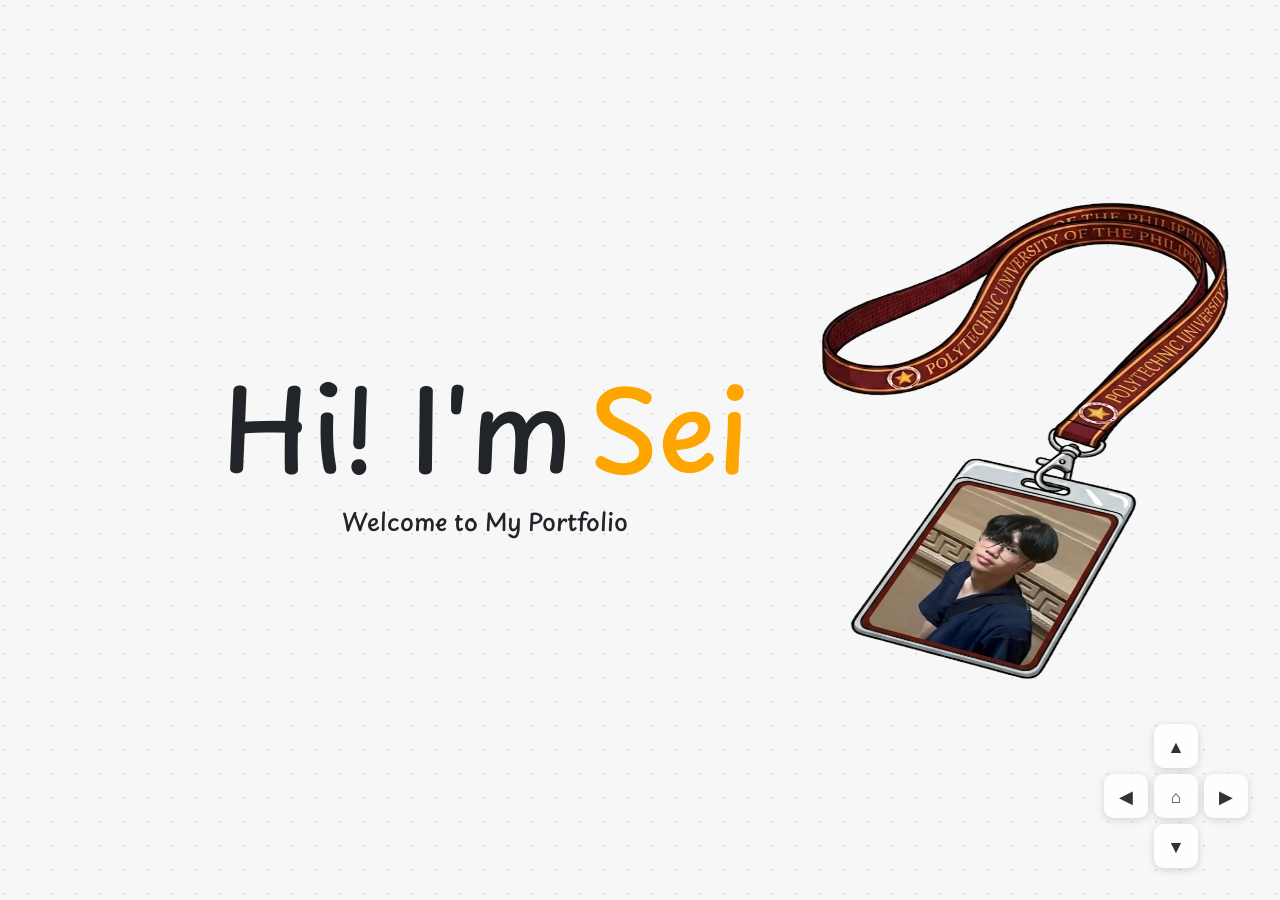
==== commit 52793cbc: "Design overhaul" ====
--- a/index.html
+++ b/index.html
@@ -3,296 +3,239 @@
 
 <head>
     <meta charset="UTF-8">
+    <title>Portfolio</title>
     <meta name="viewport" content="width=device-width, initial-scale=1.0">
     <link href="https://cdn.jsdelivr.net/npm/bootstrap@5.3.3/dist/css/bootstrap.min.css" rel="stylesheet">
     <link rel="preconnect" href="https://fonts.googleapis.com">
     <link rel="preconnect" href="https://fonts.gstatic.com" crossorigin>
-    <link href="https://fonts.googleapis.com/css2?family=Playpen+Sans:wght=100..800&display=swap" rel="stylesheet">
+    <link
+        href="https://fonts.googleapis.com/css2?family=Kaisei+Tokumin&family=Playpen+Sans:wght@100..800&family=Chivo+Mono:wght@400;500&display=swap"
+        rel="stylesheet">
     <link rel="stylesheet" href="resources/css/index.css">
-    <title>Portfolio</title>
+    <script src="resources/js/index.js"></script>
 </head>
 
 <body>
 
-    <button class="nav-arrow left-arrow" id="slideLeft" aria-label="Slide Left">&larr;</button>
-    <button class="nav-arrow right-arrow" id="slideRight" aria-label="Slide Right">&rarr;</button>
-
-    <div class="room-wrapper" id="roomWrapper">
-        
-        <div class="room-scene">
-            
-            <div class="room-item toy"><img src="resources/images/toy.png" alt="Toy"></div>
-            <div class="room-item books"><img src="resources/images/books.png" alt="Books"></div>
-            
-            <div class="room-item socials" data-bs-toggle="modal" data-bs-target="#socialsModal">
-                <img src="resources/images/socials.png" alt="Socials">
-            </div>
-            <div class="room-item about" data-bs-toggle="modal" data-bs-target="#aboutModal">
-                <img src="resources/images/about.png" alt="About Me">
-            </div>
-
-            <div class="room-item contact" data-bs-toggle="modal" data-bs-target="#contactModal">
-                <img src="resources/images/contact.png" alt="Contact">
-            </div>
-
-
-            <div class="center-text-group">
-                <div class="d-flex flex-row justify-content-center alignment-text">
-                    <span class="p-1"><h1>Hi! I'm</h1></span>
-                    <span class="name p-1"><h1>Sei</h1></span>
-                </div>
-                <div class="welcome text-center">
-                    <h4>Welcome to My Portfolio</h4>
-                </div>
-                <div class="explore text-center mt-3">
-                    <h5>Explore my room! Click on items</h5>
-                </div>
-            </div>
-
-
-            <div class="room-item speaker"><img src="resources/images/speaker.png" alt="Speaker"></div>
-            <div class="room-item flower"><img src="resources/images/flower.png" alt="Flower"></div>
-            
-            <div class="room-item awards" data-bs-toggle="modal" data-bs-target="#awardsModal">
-                <img src="resources/images/awards.png" alt="Awards">
-            </div>
-
-            <div class="room-item projects" data-bs-toggle="modal" data-bs-target="#projectsModal">
-                <img src="resources/images/projects.png" alt="Projects">
+    <div class="viewport">
+        <div class="canvas" id="spaceCanvas">
+
+            <div class="center-content d-flex flex-row align-items-center">
+                <div class="d-flex flex-column">
+                    <div class="d-flex flex-row">
+                        <span class="p-1">
+                            <h1 style="font-size: 7rem;">Hi! I'm</h1>
+                        </span>
+                        <span class="name p-1">
+                            <h1 style="font-size: 7rem;">Sei</h1>
+                        </span>
+                    </div>
+                    <div class="welcome" style="font-size: 5rem;">
+                        <h4>Welcome to My Portfolio</h4>
+                    </div>
+                </div>
+                <div class="id">
+                    <img src="resources/images/id.png" alt="Profile" style="width: 550px; height: 650px;">
+                </div>
+            </div>
+
+            <div class="right-content">
+                <div class="row align-items-center mb-5">
+                    <h1>About Me</h1>
+                    <div class="col-auto">
+                        <img src="resources/images/about-profile.png" alt="Profile"
+                            style="width: 150px; height: 150px;">
+                    </div>
+                    <div class="col">
+                        <div class="about-info p-4 fs-5">
+                            Hi, I’m Seito Tachibana but other people call me Sei. I am a second-year IT student studying
+                            in Polytechnic University of the Philippines Sto. Tomas Campus.
+                        </div>
+                    </div>
+                </div>
+
+                <div class="skills d-flex flex-column gap-3">
+                    <div class="skill-card">
+                        <h4>Designing</h4>
+                        <p>I design user interfaces using Figma and Canva. I focus on creating clean visual hierarchies
+                            and seamless user journeys.</p>
+                    </div>
+                    <div class="skill-card">
+                        <h4>Front-end</h4>
+                        <p>I bring those visual layouts into interactive web pages using HTML, CSS, and JavaScript. I
+                            create games using Python, and I design clean user experiences.</p>
+                    </div>
+                    <div class="skill-card">
+                        <h4>Back-end</h4>
+                        <p>I build secure server-side logic and manage relational databases using PHP and MySQL.</p>
+                    </div>
+                </div>
+            </div>
+
+            <div class="top-section">
+                <div class="projects"><img src="resources/images/projects1.png" alt="project"
+                        style="width: 150px; height: 150px;"></div>
+                <div class="carousel-viewport">
+                    <button class="nav-arrow arrow-left" aria-label="Previous Project">&#10094;</button>
+                    <button class="nav-arrow arrow-right" aria-label="Next Project">&#10095;</button>
+
+                    <div class="carousel-window">
+                        <div class="carousel-track" id="carouselTrack">
+
+                            <div class="main-card">
+                                <div class="image-frame">
+                                    <img src="resources/images/oddysey.png">
+                                </div>
+                                <div class="card-content">
+                                    <h3 class="card-title">Oddyssey</h3>
+                                    <p class="card-description">Platformer game, built with Python and Pygame, features
+                                        smooth dashing, high jumping, and fun combat where you can defeat enemies to
+                                        clear each level.</p>
+                                    <div class="tech-badges">
+                                        <span class="badge-yellow">Python</span>
+                                        <span class="badge-green">Pygame</span>
+                                    </div>
+                                    <div class="action-buttons">
+                                        <a href="#" class="btn btn-code">&lt;/&gt; View Code on GitHub</a>
+                                    </div>
+                                </div>
+                            </div>
+
+                            <div class="main-card">
+                                <div class="image-frame">
+                                    <img src="resources/images/horizon.png">
+                                </div>
+                                <div class="card-content">
+                                    <h3 class="card-title">Horizon</h3>
+                                    <p class="card-description">E-commerce website, selling cars and parts. Built with a
+                                        fully working database.</p>
+                                    <div class="tech-badges">
+                                        <span class="badge-yellow">HTML</span>
+                                        <span class="badge">CSS</span>
+                                        <span class="badge-yellow">Javascript</span>
+                                        <span class="badge">MySQL</span>
+                                    </div>
+                                    <div class="action-buttons">
+                                        <a href="#" class="btn btn-code">&lt;/&gt; View Code on GitHub</a>
+                                    </div>
+                                </div>
+                            </div>
+
+                            <div class="main-card">
+                                <div class="image-frame">
+                                    <img src="resources/images/nexus.png">
+                                </div>
+                                <div class="card-content">
+                                    <h3 class="card-title">Nexus</h3>
+                                    <p class="card-description">E-commerce website, selling Nintendo console as well as
+                                        their respective video games. Built with a fully working database.</p>
+                                    <div class="tech-badges">
+                                        <span class="badge-purple">PHP</span>
+                                        <span class="badge">CSS</span>
+                                        <span class="badge-yellow">Javascript</span>
+                                        <span class="badge">MySQL</span>
+                                    </div>
+                                    <div class="action-buttons">
+                                        <a href="#" class="btn btn-code">&lt;/&gt; View Code on GitHub</a>
+                                    </div>
+                                </div>
+                            </div>
+
+                            <div class="main-card">
+                                <div class="image-frame">
+                                    <img src="resources/images/pawster.png">
+                                </div>
+                                <div class="card-content">
+                                    <h3 class="card-title">Pawster</h3>
+                                    <p class="card-description">E-commerce website, adopting, selling pet items, and
+                                        booking appointments.</p>
+                                    <div class="tech-badges">
+                                        <span class="badge-purple">PHP</span>
+                                        <span class="badge">CSS</span>
+                                        <span class="badge-yellow">Javascript</span>
+                                        <span class="badge">MySQL</span>
+                                    </div>
+                                    <div class="action-buttons">
+                                        <a href="#" class="btn btn-code">&lt;/&gt; View Code on GitHub</a>
+                                    </div>
+                                </div>
+                            </div>
+
+                        </div>
+                    </div>
+                </div>
+
+                <div class="carousel-indicators">
+                    <span class="indicator-dot"></span>
+                    <span class="indicator-dot"></span>
+                    <span class="indicator-dot"></span>
+                </div>
+            </div>
+
+            <div class="left-section">
+                <div class="socials">
+                    <h1 style="font-size: 5rem;">Socials</h1>
+                </div>
+                <div class="pin-container" style="transform: rotate(3deg);">
+        <a href="https://www.instagram.com/seii_12/?hl=en" target="_blank">
+            <div class="insta">
+                <img src="resources/images/insta1.png" style="width: 150px; height: 150px;">
+            </div>
+        </a>
+    </div>
+
+    <div class="pin-container" style="transform: rotate(-5deg);">
+        <a href="https://www.facebook.com/seeiiiiii" target="_blank">
+            <div class="facebook">
+                <img src="resources/images/facebook1.png" style="width: 150px; height: 150px;">
+            </div>
+        </a>
+    </div>
+
+    <div class="pin-container" style="transform: rotate(-2deg);">
+        <a href="https://x.com/Seitooww" target="_blank">
+            <div class="x">
+                <img src="resources/images/x1.png" style="width: 170px; height: 170px;">
+            </div>
+        </a>
+    </div>
+
+    <div class="pin-container" style="transform: rotate(-3deg);">
+        <a href="https://github.com/Seeeiiiii" target="_blank">
+            <div class="github">
+                <img src="resources/images/github1.png" style="width: 170px; height: 170px;">
+            </div>
+        </a>
+    </div>
+
+    <div class="pin-container" style="transform: rotate(2deg);">
+        <a href="https://www.tiktok.com/@seeiiiii" target="_blank">
+            <div class="tiktok">
+                <img src="resources/images/tiktok1.png" style="width: 150px; height: 150px;">
+            </div>
+        </a>
+    </div>
+
+    <div class="pin-container" style="transform: rotate(19deg);">
+        <a href="mailto:seitachi123@gmail.com?subject=Contact%20from%20Portfolio">
+            <div class="gmail">
+                <img src="resources/images/gmail1.png" style="width: 150px; height: 150px;">
+            </div>
+        </a>
+    </div>
             </div>
 
         </div>
     </div>
 
-    <div class="modal fade" id="aboutModal" tabindex="-1" aria-hidden="true">
-        <div class="modal-dialog modal-dialog-centered modal-lg">
-            <div class="modal-content">
-                <div class="modal-header">
-                    <h5 class="modal-title">About Me</h5>
-                    <button type="button" class="btn-close btn-close-white" data-bs-dismiss="modal" aria-label="Close"></button>
-                </div>
-                <div class="modal-body">
-                    <div class="row">
-                        <div class="col d-flex flex-row align-items-center flex-wrap">
-                            <div class="about-picture mx-auto mb-3">
-                                <img src="resources/images/about-profile.png" alt="Profile">
-                            </div>
-                            <div class="about-info p-4 fs-5 flex-grow-1">
-                                Hi, I’m Seito Tachibana but other people call me Sei. I am a second-year IT student studying in Polytechnic University of the Philippines Sto. Tomas Campus.
-                            </div>
-                        </div>
-                    </div>
-                    <div class="skills-title text-center py-2">
-                        <h3>What I Do</h3>
-                    </div>
-                    <div class="skills">
-                        <div class="row g-3 justify-content-center">
-                            <div class="col-md-4 d-flex">
-                                <div class="skill-card w-100">
-                                    <h4>Designing</h4>
-                                    <p>I design user interfaces using Figma and Canva. I focus on creating clean visual hierarchies and seamless user journeys.</p>
-                                </div>
-                            </div>
-                            <div class="col-md-4 d-flex">
-                                <div class="skill-card w-100">
-                                    <h4>Front-end</h4>
-                                    <p>I bring those visual layouts into interactive web pages using HTML, CSS, and JavaScript. I create games using Python, and I design clean user experiences.</p>
-                                </div>
-                            </div>
-                            <div class="col-md-4 d-flex">
-                                <div class="skill-card w-100">
-                                    <h4>Back-end</h4>
-                                    <p>I build secure server-side logic and manage relational databases using PHP and MySQL.</p>
-                                </div>
-                            </div>
-                        </div>
-                    </div>
-                </div>
-            </div>
-        </div>
-    </div>
-
-    <div class="modal fade" id="socialsModal" tabindex="-1" aria-hidden="true">
-        <div class="modal-dialog modal-dialog-centered modal-lg">
-            <div class="modal-content">
-                <div class="modal-header">
-                    <h5 class="modal-title">Socials</h5>
-                    <button type="button" class="btn-close btn-close-white" data-bs-dismiss="modal" aria-label="Close"></button>
-                </div>
-                <div class="modal-body">
-                    <div class="row row-cols-2 row-cols-sm-3 row-cols-md-6 g-3 text-center justify-content-center">
-                        <div class="col"><img src="resources/images/facebook.png" style="width: 60px; height: 60px;"><p>Facebook</p></div>
-                        <div class="col"><img src="resources/images/instagram.png" style="width: 60px; height: 60px;"><p>Instagram</p></div>
-                        <div class="col"><img src="resources/images/linkin.png" style="width: 60px; height: 60px;"><p>LinkedIn</p></div>
-                        <div class="col"><img src="resources/images/github.png" style="width: 60px; height: 60px;"><p>Github</p></div>
-                        <div class="col"><img src="resources/images/x.png" style="width: 60px; height: 55px;"><p>X</p></div>
-                        <div class="col"><img src="resources/images/tiktok.png" style="width: 60px; height: 60px;"><p>Tiktok</p></div>
-                    </div>
-                </div>
-            </div>
-        </div>
-    </div>
-
-    <div class="modal fade" id="contactModal" tabindex="-1" aria-hidden="true">
-        <div class="modal-dialog modal-dialog-centered modal-lg">
-            <div class="modal-content">
-                <div class="modal-header">
-                    <h5 class="modal-title">Contacts</h5>
-                    <button type="button" class="btn-close btn-close-white" data-bs-dismiss="modal" aria-label="Close"></button>
-                </div>
-                <div class="modal-body">
-                    <div class="container d-flex flex-column align-items-center justify-content-center">
-                        <h2>Want to contact me? yay</h2>
-                        <div class="contact-info text-center p-3 text-muted">Need help or have feedback? Send a message for quick, dedicated support regarding any purchase or general inquiry.</div>
-                        <img src="resources/images/contact-me.png" alt="Contact graphics" class="img-fluid my-3" style="max-height: 200px;">
-                        <div class="second-container w-100 mt-2">
-                            <div class="row gap-3 justify-content-center text-center">
-                                <div class="col-md-5 d-flex flex-row align-items-center justify-content-center gap-2">
-                                    <img src="resources/images/gmail.png" alt="Gmail" style="width:30px;">
-                                    <h5 class="m-0">seitachi123@gmail.com</h5>
-                                </div>
-                                <div class="col-md-5 d-flex flex-row align-items-center justify-content-center gap-2">
-                                    <img src="resources/images/phone.png" alt="Phone" style="width:30px;">
-                                    <h5 class="m-0">+63 9956313869</h5>
-                                </div>
-                            </div>
-                        </div>
-                    </div>
-                </div>
-            </div>
-        </div>
-    </div>
-
-    <div class="modal fade" id="awardsModal" tabindex="-1" aria-hidden="true">
-        <div class="modal-dialog modal-dialog-centered modal-lg">
-            <div class="modal-content">
-                <div class="modal-header">
-                    <h5 class="modal-title">Awards</h5>
-                    <button type="button" class="btn-close btn-close-white" data-bs-dismiss="modal" aria-label="Close"></button>
-                </div>
-                <div class="modal-body">
-                    <div class="container d-flex flex-column align-items-center justify-content-center p-5">
-                        <img src="resources/images/underconstruct.png" alt="Under Construction" class="img-fluid mb-3" style="max-width: 150px;">
-                        <h2>Under Construction</h2>
-                    </div>
-                </div>
-            </div>
-        </div>
-    </div>
-
-    <div class="modal fade" id="projectsModal" tabindex="-1" aria-hidden="true">
-        <div class="modal-dialog modal-dialog-centered modal-lg">
-            <div class="modal-content">
-                <div class="modal-header">
-                    <h5 class="modal-title">Projects</h5>
-                    <button type="button" class="btn-close btn-close-white" data-bs-dismiss="modal" aria-label="Close"></button>
-                </div>
-                <div class="modal-body p-4">
-                    <div class="container mb-4">
-                        <div class="row align-items-start">
-                            <div class="col-auto"><div class="game-pic"><img src="resources/images/oddysey.png" alt="Odyssey" style="width:80px; border-radius:8px;"></div></div>
-                            <div class="col">
-                                <div class="game-title"><h2>Oddysey</h2></div>
-                                <div class="game-desc"><p>Platformer game, built with Python and Pygame, features smooth dashing, high jumping, and fun combat where you can defeat enemies to clear each level.</p></div>
-                            </div>
-                        </div>
-                        <hr>
-                    </div>
-                    <div class="container mb-4">
-                        <div class="row align-items-start">
-                            <div class="col-auto"><div class="game-pic"><img src="resources/images/nexus.png" alt="Nexus" style="width:80px; border-radius:8px;"></div></div>
-                            <div class="col">
-                                <div class="game-title"><h2>Nexus</h2></div>
-                                <div class="game-desc"><p>E-commerce website, selling Nintendo console as well as their respective video games. Built with a fully working database.</p></div>
-                            </div>
-                        </div>
-                        <hr>
-                    </div>
-                    <div class="container mb-4">
-                        <div class="row align-items-start">
-                            <div class="col-auto"><div class="game-pic"><img src="resources/images/horizon.png" alt="Horizon" style="width:80px; border-radius:8px;"></div></div>
-                            <div class="col">
-                                <div class="game-title"><h2>Horizon</h2></div>
-                                <div class="game-desc"><p>E-commerce website, selling cars and parts. Built with a fully working database.</p></div>
-                            </div>
-                        </div>
-                        <hr>
-                    </div>
-                    <div class="container">
-                        <div class="row align-items-start">
-                            <div class="col-auto"><div class="game-pic"><img src="resources/images/pawster.png" alt="Pawster" style="width:80px; border-radius:8px;"></div></div>
-                            <div class="col">
-                                <div class="game-title"><h2>Pawster</h2></div>
-                                <div class="game-desc"><p>E-commerce website, adopting, selling pet items, and booking appointments.</p></div>
-                            </div>
-                        </div>
-                    </div>
-                </div>
-            </div>
-        </div>
-    </div>
-
     <script src="https://cdn.jsdelivr.net/npm/bootstrap@5.3.3/dist/js/bootstrap.bundle.min.js"></script>
-    <script>
-        const wrapper = document.getElementById('roomWrapper');
-        const btnLeft = document.getElementById('slideLeft');
-        const btnRight = document.getElementById('slideRight');
-
-        // Target locations: 0 = Left side shelves, 1 = Center text middle, 2 = Right side shelves
-        let currentTargetIndex = 1;
-
-        window.addEventListener('load', () => {
-            centerTheView();
-            updateArrowVisibility();
-        });
-
-        window.addEventListener('resize', () => {
-            if (currentTargetIndex === 1) centerTheView();
-            updateArrowVisibility();
-        });
-
-        function centerTheView() {
-            const maxScroll = wrapper.scrollWidth - wrapper.clientWidth;
-            wrapper.scrollLeft = maxScroll / 2;
-            currentTargetIndex = 1;
-        }
-
-        btnRight.addEventListener('click', () => {
-            const maxScroll = wrapper.scrollWidth - wrapper.clientWidth;
-            if (currentTargetIndex === 0) {
-                wrapper.scrollTo({ left: maxScroll / 2, behavior: 'smooth' });
-                currentTargetIndex = 1;
-            } else if (currentTargetIndex === 1) {
-                wrapper.scrollTo({ left: maxScroll, behavior: 'smooth' });
-                currentTargetIndex = 2;
-            }
-        });
-
-        btnLeft.addEventListener('click', () => {
-            const maxScroll = wrapper.scrollWidth - wrapper.clientWidth;
-            if (currentTargetIndex === 2) {
-                wrapper.scrollTo({ left: maxScroll / 2, behavior: 'smooth' });
-                currentTargetIndex = 1;
-            } else if (currentTargetIndex === 1) {
-                wrapper.scrollTo({ left: 0, behavior: 'smooth' });
-                currentTargetIndex = 0;
-            }
-        });
-
-        wrapper.addEventListener('scroll', updateArrowVisibility);
-
-        function updateArrowVisibility() {
-            if (wrapper.scrollWidth > wrapper.clientWidth) {
-                const currentScroll = wrapper.scrollLeft;
-                const maxScroll = wrapper.scrollWidth - wrapper.clientWidth;
-
-                btnLeft.style.display = currentScroll <= 15 ? 'none' : 'block';
-                btnRight.style.display = currentScroll >= maxScroll - 15 ? 'none' : 'block';
-            } else {
-                btnLeft.style.display = 'none';
-                btnRight.style.display = 'none';
-            }
-        }
-    </script>
+    <div class="nav-arrows">
+        <button class="nav-btn-up" aria-label="Move up">▲</button>
+        <button class="nav-btn-left" aria-label="Move left">◀</button>
+        <button class="nav-btn-home" aria-label="Go to center">⌂</button>
+        <button class="nav-btn-right" aria-label="Move right">▶</button>
+        <button class="nav-btn-down" aria-label="Move down">▼</button>
+    </div>
 </body>
+
 </html>
--- a/resources/css/index.css
+++ b/resources/css/index.css
@@ -1,234 +1,462 @@
-/* Global Reset and Typography */
-* {
+/* Reset margins and hide default browser scrollbars */
+html,
+body {
     font-family: 'Playpen Sans', sans-serif;
+    margin: 0;
     padding: 0;
-    margin: 0;
-    box-sizing: border-box;
-}
-
-body {
-    background-color: #1a1a1a;
-    overflow: hidden; /* Prevent default browser window double scrolls */
-    min-height: 100vh;
-}
-
-/* ================= THE PANORAMIC SLIDER SYSTEM ================= */
-.room-wrapper {
+    width: 100%;
+    height: 100%;
+    overflow: hidden;
+    background-color: #111;
+}
+
+/* The fixed screen frame */
+.viewport {
     width: 100vw;
     height: 100vh;
-    overflow-x: auto;
-    overflow-y: hidden;
-    scroll-behavior: smooth;
-    -webkit-overflow-scrolling: touch; 
-}
-
-/* Hide standard browser track layouts */
-.room-wrapper::-webkit-scrollbar {
-    display: none;
-}
-.room-wrapper {
-    -ms-overflow-style: none;
-    scrollbar-width: none;
-}
-
-/* FIX: "background-size: cover" prevents image stretching.
-   "aspect-ratio" locks it perfectly into place so it never distorts.
-*/
-.room-scene {
-    height: 100vh;
-    min-width: 177.78vh; /* Enforces crisp 16:9 widescreen proportions relative to height */
-    background-image: url('../images/bg.png');
-    background-repeat: no-repeat;
-    background-size: cover; /* Keeps background from warping/stretching */
-    background-position: center center;
+    position: relative;
+    overflow: hidden;
+}
+
+/* Your massive dot grid workspace */
+.canvas {
+    width: 6000px;
+    height: 6000px;
+    position: absolute;
+    background-color: #f7f7f7;
+    background-image: radial-gradient(#e0e0e0 1.5px, transparent 1.5px);
+    background-size: 24px 24px;
+    transition: transform 0.8s cubic-bezier(0.25, 1, 0.5, 1);
+}
+
+/* Dead center positioning for your starting "Me" section */
+.center-content {
+    position: absolute;
+    top: 50%;
+    left: 52%;
+    transform: translate(-50%, -50%);
+    text-align: center;
+}
+
+.name {
+    color: orange;
+    margin-left: .5rem;
+}
+
+.nav-arrows {
+    position: fixed;
+    bottom: 2rem;
+    right: 2rem;
+    display: grid;
+    grid-template-areas:
+        ". up ."
+        "left home right"
+        ". down .";
+    grid-template-columns: 44px 44px 44px;
+    grid-template-rows: 44px 44px 44px;
+    gap: 6px;
+    z-index: 999;
+}
+
+.nav-arrows button {
+    width: 44px;
+    height: 44px;
+    border: none;
+    border-radius: 10px;
+    background: rgba(255, 255, 255, 0.85);
+    backdrop-filter: blur(6px);
+    -webkit-backdrop-filter: blur(6px);
+    box-shadow: 0 2px 8px rgba(0, 0, 0, 0.15);
+    cursor: pointer;
+    font-size: 1.1rem;
+    color: #333;
+    display: flex;
+    align-items: center;
+    justify-content: center;
+    transition: background 0.15s, transform 0.1s;
+    user-select: none;
+}
+
+.nav-arrows button:hover {
+    background: #fff;
+}
+
+.nav-arrows button:active {
+    transform: scale(0.92);
+    background: #f0f0f0;
+}
+
+.nav-btn-up {
+    grid-area: up;
+}
+
+.nav-btn-left {
+    grid-area: left;
+}
+
+.nav-btn-home {
+    grid-area: home;
+    font-size: 0.75rem;
+    font-weight: 600;
+    color: orange;
+}
+
+.nav-btn-right {
+    grid-area: right;
+}
+
+.nav-btn-down {
+    grid-area: down;
+}
+
+.right-content {
+    position: absolute;
+    top: 50%;
+    left: 87%;
+    transform: translate(-50%, -50%);
+    width: 800px;
+    text-align: left;
+}
+
+.about-info {
+    white-space: normal;
+    width: 100%;
+}
+
+.skill-card {
+    padding: 1.5rem;
+    border-radius: 2px;
+    text-align: left;
+    color: #333;
+    box-shadow: 5px 5px 10px rgba(0, 0, 0, 0.1);
+    border: none;
     display: flex;
     flex-direction: row;
-    position: relative;
-}
-
-/* Splitting background section anchors across the landscape map */
-.room-section {
-    height: 100vh;
-    position: relative;
+    align-items: center;
+    gap: 20px;
+    width: 100%;
+}
+
+.skill-card h4 {
+    margin: 0;
+    min-width: 120px;
+}
+
+.skill-card p {
+    margin: 0;
+}
+
+.skill-card:nth-child(3n+1) {
+    background-color: #fff9c4;
+}
+
+.skill-card:nth-child(3n+2) {
+    background-color: #f8bbd0;
+}
+
+.skill-card:nth-child(3n+3) {
+    background-color: #b3e5fc;
+}
+
+.top-section {
+    position: absolute;
+    top: 30%;
+    left: 50%;
+    transform: translate(-50%, -50%);
+    width: 1200px;
+}
+
+.projects {
+    position: absolute;
+    right: 45%;
+    top: -25%;
+}
+
+.carousel-viewport {
+    position: relative;
+    width: 100%;
+    height: 480px;
+    /* Gives explicit bounding container room for shadows */
+    display: flex;
+    align-items: center;
+    justify-content: center;
+}
+
+.carousel-window {
+    width: 800px;
+    height: 100%;
+    position: relative;
+    display: flex;
+    align-items: center;
+    justify-content: center;
+}
+
+.carousel-track {
+    position: relative;
+    width: 100%;
+    height: 100%;
+    display: flex;
+    align-items: center;
+    justify-content: center;
+}
+
+/* Standard Base Slide Setup */
+.main-card {
+    position: absolute;
+    background-color: #ffffff;
+    border-radius: 16px;
+    border: 1px solid rgba(0, 0, 0, 0.06);
+    width: 800px;
+    max-width: 800px;
+    padding: 1.5rem;
+    display: grid;
+    grid-template-columns: 1.15fr 0.85fr;
+    gap: 1.75rem;
+    pointer-events: none;
+    opacity: 0;
+    transform: translate3d(0, 0, -200px) scale(0.75);
+    transition: transform 0.6s cubic-bezier(0.25, 1, 0.5, 1),
+        opacity 0.6s ease,
+        box-shadow 0.6s ease;
+}
+
+/* ACTIVE STATE: High-lighted, elevated to front row */
+.main-card.active {
+    opacity: 1;
+    pointer-events: auto;
+    z-index: 10;
+    transform: translate3d(0, 0, 0) scale(1);
+    box-shadow: 0 25px 60px rgba(0, 0, 0, 0.08), 0 2px 8px rgba(0, 0, 0, 0.02);
+}
+
+/* PREVIOUS STATE: Sits directly behind on the left edge */
+.main-card.prev {
+    opacity: 0.3;
+    z-index: 5;
+    transform: translate3d(-340px, 0, -100px) scale(0.88);
+    box-shadow: none;
+}
+
+/* NEXT STATE: Sits directly behind on the right edge */
+.main-card.next {
+    opacity: 0.3;
+    z-index: 5;
+    transform: translate3d(340px, 0, -100px) scale(0.88);
+    box-shadow: none;
+}
+
+.image-frame {
+    background: #ffffff;
+    border: 1px solid #edf2f7;
+    border-radius: 10px;
+    display: flex;
+    align-items: center;
+    justify-content: center;
+    padding: 1rem;
+    min-height: 270px;
+}
+
+.image-frame img {
+    width: 100%;
+    height: 100%;
+}
+
+.card-content {
     display: flex;
     flex-direction: column;
-    z-index: 2;
-}
-
-.left-shelves-section {
-    width: 25%;
-    padding-left: 4.5rem;
-    padding-top: 6rem;
-}
-
-.center-content-section {
-    width: 50%;
-    display: flex;
-    flex-direction: column;
-    align-items: center;
-    justify-content: center;
-}
-
-.right-shelves-section {
-    width: 25%;
-    padding-right: 4.5rem;
-    padding-top: 6rem;
-    align-items: flex-end;
-}
-
-/* ================= NAVIGATION ARROWS ================= */
+    justify-content: center;
+    text-align: left;
+}
+
+.card-title {
+    font-family: 'Playpen Sans', sans-serif;
+    font-size: 2.3rem;
+    line-height: 1.15;
+    font-weight: 700;
+    margin-bottom: 0.8rem;
+    letter-spacing: -0.5px;
+    color: #111;
+}
+
+.card-description {
+    font-size: 0.95rem;
+    line-height: 1.5;
+    color: #555;
+    margin-bottom: 1.2rem;
+}
+
+.tech-badges {
+    display: flex;
+    flex-wrap: wrap;
+    gap: 0.5rem;
+    margin-bottom: 1.5rem;
+}
+
+.badge {
+    font-size: 0.8rem;
+    font-weight: 500;
+    background-color: #e0f2fe;
+    color: #0284c7;
+    padding: 0.3rem 0.75rem;
+    border-radius: 9999px;
+}
+
+.action-buttons {
+    display: flex;
+    gap: 0.75rem;
+}
+
+.btn {
+    display: inline-flex;
+    align-items: center;
+    justify-content: center;
+    padding: 0.65rem 1.2rem;
+    border-radius: 8px;
+    font-size: 0.85rem;
+    font-weight: 500;
+    text-decoration: none;
+    color: #ffffff !important;
+}
+
+.btn-code {
+    background-color: #1d4ed8;
+}
+
+.btn-live {
+    background-color: #16a34a;
+}
+
 .nav-arrow {
-    position: fixed;
+    position: absolute;
     top: 50%;
     transform: translateY(-50%);
-    width: 55px;
-    height: 55px;
-    background-color: rgba(254, 165, 0, 0.85); 
-    color: white;
+    background: none;
     border: none;
+    cursor: pointer;
+    font-size: 2.5rem;
+    color: #111;
+    padding: 1rem;
+    z-index: 99;
+    user-select: none;
+    transition: opacity 0.2s;
+}
+
+.nav-arrow:hover {
+    opacity: 0.5;
+}
+
+.arrow-left {
+    left: 8%;
+}
+
+.arrow-right {
+    right: 8%;
+}
+
+.carousel-indicators {
+    display: flex;
+    justify-content: center;
+    gap: 0.5rem;
+    margin-top: 1rem;
+}
+
+.indicator-dot {
+    width: 7px;
+    height: 7px;
     border-radius: 50%;
-    font-size: 2rem;
-    font-weight: bold;
-    display: none; /* Managed by JS visibility rules */
-    z-index: 999;
+    background-color: #cbd5e1;
     cursor: pointer;
-    box-shadow: 0 4px 15px rgba(0,0,0,0.5);
-    transition: background-color 0.2s, transform 0.2s;
-}
-
-.nav-arrow:hover {
-    background-color: rgba(254, 165, 0, 1);
-    transform: translateY(-50%) scale(1.1);
-}
-
-.left-arrow { left: 25px; }
-.right-arrow { right: 25px; }
-
-/* ================= COMPONENT ELEMENT BOUNDING BOXES ================= */
-.shelf-box {
-    position: relative;
-    width: 100%;
-    max-width: 300px;
-    height: 150px;
-    margin-bottom: 5.5rem;
-}
-
-/* Items remain safely nested on shelf floors even when hidden */
-.shelf-box .books,
-.shelf-box .toy,
-.shelf-box .speaker,
-.shelf-box .flower,
-.shelf-box .socials,
-.shelf-box .about,
-.shelf-box .awards {
-    position: absolute;
-    bottom: -10px;
-}
-
-/* Grid Coordinates matching the background visual assets */
-.toy { left: 8%; width: 28%; }
-.books { right: 8%; width: 38%; }
-.socials { left: 5%; width: 38%; }
-.about { right: 8%; width: 38%; }
-.speaker { left: 12%; width: 26%; }
-.flower { right: 12%; width: 24%; }
-.awards { left: 50%; transform: translateX(-50%); width: 44%; }
-
-/* Table Level Absolute Targets */
-.desk-item-left {
-    position: absolute;
-    bottom: 5vh;
-    left: 5rem;
-    width: 180px;
-}
-.desk-item-right {
-    position: absolute;
-    bottom: 4vh;
-    right: 5rem;
-    width: 220px;
-}
-.contact { width: 100%; }
-.projects { width: 100%; }
-
-.room-scene img {
-    width: 100%;
-    height: auto;
-    display: block;
-}
-
-/* Glowing Interactive Item Settings */
-.socials img, .about img, .contact img, .awards img, .projects img {
-    cursor: pointer;
-    transition: transform 0.2s ease, filter 0.2s ease;
-}
-.socials img:hover, .about img:hover, .contact img:hover, .awards img:hover, .projects img:hover {
-    transform: scale(1.04);
-    filter: drop-shadow(0 0 10px #F5F5DC) drop-shadow(0 0 20px #F5F5DC);
-}
-
-/* ================= CENTRAL GRAPHICS TEXT ================= */
-.intro-container {
-    margin-bottom: 2rem;
-}
-
-.alignment-text h1 {
-    font-size: 3.5rem;
-    color: #ffffff;
-    text-shadow: 2px 2px 8px rgba(0,0,0,0.8);
-}
-
-.name {
-    color: #FFA500;
-}
-
-.welcome h4 {
-    font-size: 1.8rem;
-    color: #f0f0f0;
-    text-shadow: 1px 1px 5px rgba(0,0,0,0.8);
-}
-
-.explore {
-    margin-top: 1.5rem;
-    color: #e0e0e0;
-    text-shadow: 1px 1px 4px rgba(0,0,0,0.8);
-}
-
-/* ================= BOOTSTRAP MODALS OVERRIDES ================= */
-.modal-header {
-    background-color: #424242;
-}
-.modal-title {
-    color: white;
-}
-.modal-body {
-    max-height: 75vh;
-    overflow-y: auto;
-}
-.btn-close-white {
-    filter: invert(1);
-}
-.skill-card {
-    border: 2px solid #ccc;
-    border-radius: 12px;
-    padding: 1.2rem;
-    text-align: center;
-    color: #333;
-    background: #fff;
-}
-.social-card {
-    border: 2px solid #ccc;
-    border-radius: 12px;
-    background: #f9f9f9;
-    width: 100%;
-    max-width: 500px;
-}
-
-/* Typography Scales when viewport narrows */
-@media (max-width: 768px) {
-    .alignment-text h1 {
-        font-size: 2.5rem;
-    }
-    .welcome h4 {
-        font-size: 1.4rem;
-    }
+    transition: background-color 0.2s;
+}
+
+.indicator-dot.active {
+    background-color: #1a1a1a;
+}
+
+
+.badge-purple {
+    background-color: #e0e7ff;
+    color: #4338ca;
+    padding: 0.3rem 0.75rem;
+    border-radius: 9999px;
+    font-size: 0.8rem;
+    font-weight: 500;
+
+}
+
+
+.badge-green {
+    background-color: #dcfce7;
+    color: #15803d;
+    padding: 0.3rem 0.75rem;
+    border-radius: 9999px;
+    font-size: 0.8rem;
+    font-weight: 500;
+}
+
+
+.badge-yellow {
+    background-color: #fef9c3;
+    color: #a16207;
+    padding: 0.3rem 0.75rem;
+    border-radius: 9999px;
+    font-size: 0.8rem;
+    font-weight: 500;
+}
+
+.left-section {
+    position: relative;
+    top: 50%;
+    left: 10px;
+    transform: translateY(-50%);
+    display: flex;
+    z-index: 1000;
+    width: 3000px;
+    padding: 20px;
+    border: 1rem;
+}
+
+.socials {
+    position: relative;
+    left: 850px;
+}
+
+.pin-container {
+    position: relative;
+    margin: 10px 0;
+    transition: transform 0.3s ease;
+}
+
+.insta {
+    left: 50px;
+}
+
+.facebook {
+    position: absolute;
+    bottom: 150%;
+    left: 80px;
+}
+
+.x {
+    position: absolute;
+    top: 150%;
+    left: 250px;
+}
+
+.github {
+    position: absolute;
+    bottom: 150%;
+    left: 580px;
+}
+
+.tiktok {
+    position: absolute;
+    top: 150%;
+    left: 780px;
+}
+
+.gmail {
+    position: absolute;
+    bottom: 280%;
+    left: 950px;
 }
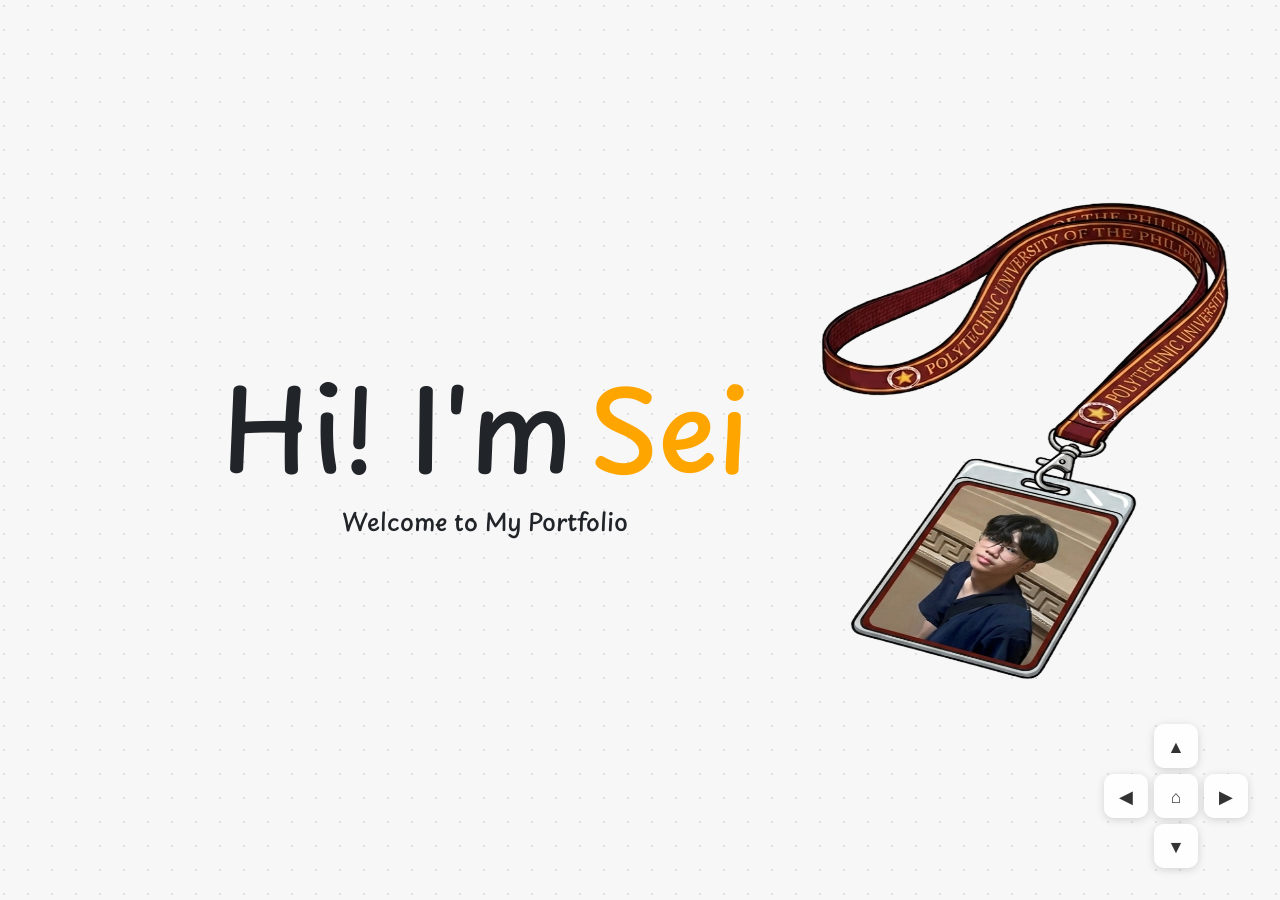
==== commit c8dd1e69: "Added arrows at the corners" ====
--- a/index.html
+++ b/index.html
@@ -5,6 +5,7 @@
     <meta charset="UTF-8">
     <title>Portfolio</title>
     <meta name="viewport" content="width=device-width, initial-scale=1.0">
+    <link rel="icon" type="image/png" href="resources/images/logo.png">
     <link href="https://cdn.jsdelivr.net/npm/bootstrap@5.3.3/dist/css/bootstrap.min.css" rel="stylesheet">
     <link rel="preconnect" href="https://fonts.googleapis.com">
     <link rel="preconnect" href="https://fonts.gstatic.com" crossorigin>
@@ -177,54 +178,133 @@
                     <h1 style="font-size: 5rem;">Socials</h1>
                 </div>
                 <div class="pin-container" style="transform: rotate(3deg);">
-        <a href="https://www.instagram.com/seii_12/?hl=en" target="_blank">
-            <div class="insta">
-                <img src="resources/images/insta1.png" style="width: 150px; height: 150px;">
-            </div>
-        </a>
-    </div>
-
-    <div class="pin-container" style="transform: rotate(-5deg);">
-        <a href="https://www.facebook.com/seeiiiiii" target="_blank">
-            <div class="facebook">
-                <img src="resources/images/facebook1.png" style="width: 150px; height: 150px;">
-            </div>
-        </a>
-    </div>
-
-    <div class="pin-container" style="transform: rotate(-2deg);">
-        <a href="https://x.com/Seitooww" target="_blank">
-            <div class="x">
-                <img src="resources/images/x1.png" style="width: 170px; height: 170px;">
-            </div>
-        </a>
-    </div>
-
-    <div class="pin-container" style="transform: rotate(-3deg);">
-        <a href="https://github.com/Seeeiiiii" target="_blank">
-            <div class="github">
-                <img src="resources/images/github1.png" style="width: 170px; height: 170px;">
-            </div>
-        </a>
-    </div>
-
-    <div class="pin-container" style="transform: rotate(2deg);">
-        <a href="https://www.tiktok.com/@seeiiiii" target="_blank">
-            <div class="tiktok">
-                <img src="resources/images/tiktok1.png" style="width: 150px; height: 150px;">
-            </div>
-        </a>
-    </div>
-
-    <div class="pin-container" style="transform: rotate(19deg);">
-        <a href="mailto:seitachi123@gmail.com?subject=Contact%20from%20Portfolio">
-            <div class="gmail">
-                <img src="resources/images/gmail1.png" style="width: 150px; height: 150px;">
-            </div>
-        </a>
-    </div>
-            </div>
-
+                    <a href="https://www.instagram.com/seii_12/?hl=en" target="_blank">
+                        <div class="insta">
+                            <img src="resources/images/insta1.png" style="width: 150px; height: 150px;">
+                        </div>
+                    </a>
+                </div>
+
+                <div class="pin-container" style="transform: rotate(-5deg);">
+                    <a href="https://www.facebook.com/seeiiiiii" target="_blank">
+                        <div class="facebook">
+                            <img src="resources/images/facebook1.png" style="width: 150px; height: 150px;">
+                        </div>
+                    </a>
+                </div>
+
+                <div class="pin-container" style="transform: rotate(-2deg);">
+                    <a href="https://x.com/Seitooww" target="_blank">
+                        <div class="x">
+                            <img src="resources/images/x1.png" style="width: 170px; height: 170px;">
+                        </div>
+                    </a>
+                </div>
+
+                <div class="pin-container" style="transform: rotate(-3deg);">
+                    <a href="https://github.com/Seeeiiiii" target="_blank">
+                        <div class="github">
+                            <img src="resources/images/github1.png" style="width: 170px; height: 170px;">
+                        </div>
+                    </a>
+                </div>
+
+                <div class="pin-container" style="transform: rotate(2deg);">
+                    <a href="https://www.tiktok.com/@seeiiiii" target="_blank">
+                        <div class="tiktok">
+                            <img src="resources/images/tiktok1.png" style="width: 150px; height: 150px;">
+                        </div>
+                    </a>
+                </div>
+
+                <div class="pin-container" style="transform: rotate(19deg);">
+                    <a href="mailto:seitachi123@gmail.com?subject=Contact%20from%20Portfolio">
+                        <div class="gmail">
+                            <img src="resources/images/gmail1.png" style="width: 150px; height: 150px;">
+                        </div>
+                    </a>
+                </div>
+
+
+            </div>
+
+            <div class="bottom-section">
+                <div class="awards-heading">
+                    <h1 style="font-size: 5rem;">Awards & Certifications</h1>
+                </div>
+
+                <div class="flow-diagram">
+                    <div class="flow-node node-yellow" data-award="endpoint-security" tabindex="0" role="button">
+                        <div class="flow-node-icon">
+                            <img src="resources/images/endpoint.png" alt="Endpoint Security Badge">
+                        </div>
+                        <div class="flow-node-label">
+                            <span class="flow-tag">COURSE</span>
+                            <h4>Endpoint Security</h4>
+                            <p>Issued Nov 27, 2025</p>
+                        </div>
+                    </div>
+
+                    <div class="flow-arrow">
+                        <svg width="100" height="24" viewBox="0 0 100 24" xmlns="http://www.w3.org/2000/svg">
+                            <line x1="0" y1="12" x2="88" y2="12" stroke="#999" stroke-width="2"
+                                stroke-dasharray="6,6" />
+                            <polygon points="88,5 100,12 88,19" fill="#999" />
+                        </svg>
+                    </div>
+
+                    <div class="flow-node node-pink" data-award="cyber-threat" tabindex="0" role="button">
+                        <div class="flow-node-icon">
+                            <img src="resources/images/threat.png" alt="Cyber Threat Management Badge">
+                        </div>
+                        <div class="flow-node-label">
+                            <span class="flow-tag">COURSE</span>
+                            <h4>Cyber Threat Management</h4>
+                            <p>Issued Nov 30, 2025</p>
+                        </div>
+                    </div>
+
+                    <div class="flow-arrow">
+                        <svg width="100" height="24" viewBox="0 0 100 24" xmlns="http://www.w3.org/2000/svg">
+                            <line x1="0" y1="12" x2="88" y2="12" stroke="#999" stroke-width="2"
+                                stroke-dasharray="6,6" />
+                            <polygon points="88,5 100,12 88,19" fill="#999" />
+                        </svg>
+                    </div>
+
+                    <div class="flow-node node-blue" data-award="iot" tabindex="0" role="button">
+                        <div class="flow-node-icon">
+                            <img src="resources/images/IOT.png" alt="Introduction to IoT Badge">
+                        </div>
+                        <div class="flow-node-label">
+                            <span class="flow-tag">COURSE</span>
+                            <h4>Introduction to IoT</h4>
+                            <p>Issued Jun 08, 2026</p>
+                        </div>
+                    </div>
+                </div>
+
+                <div class="award-modal-overlay" id="awardModalOverlay">
+                    <img class="cert-popup-img" id="awardModalImg" src="" alt="Certificate">
+                </div>
+            </div>
+
+            <div class="arrow">
+                <img src="resources/images/arrow.png">
+            </div>
+
+            <div class="arrow1">
+                <img src="resources/images/arrow1.png">
+            </div>
+
+            <div class="arrow2">
+                <img src="resources/images/arrow2.png">
+            </div>
+
+            <div class="arrow3">
+                <img src="resources/images/arrow3.png">
+            </div>
+            
         </div>
     </div>
 
@@ -236,6 +316,50 @@
         <button class="nav-btn-right" aria-label="Move right">▶</button>
         <button class="nav-btn-down" aria-label="Move down">▼</button>
     </div>
+
+    <script>
+        (function () {
+            var certImages = {
+                "endpoint-security": "resources/images/endpoint1.png",
+                "cyber-threat": "resources/images/threat1.png",
+                "iot": "resources/images/IOT1.png"
+            };
+
+            var overlay = document.getElementById("awardModalOverlay");
+            var modalImg = document.getElementById("awardModalImg");
+            var nodes = document.querySelectorAll(".flow-node");
+
+            function openModal(key) {
+                var src = certImages[key];
+                if (!src) return;
+                modalImg.src = src;
+                overlay.classList.add("open");
+            }
+
+            function closeModal() {
+                overlay.classList.remove("open");
+            }
+
+            nodes.forEach(function (node) {
+                node.addEventListener("click", function () {
+                    openModal(node.getAttribute("data-award"));
+                });
+                node.addEventListener("keydown", function (e) {
+                    if (e.key === "Enter" || e.key === " ") {
+                        e.preventDefault();
+                        openModal(node.getAttribute("data-award"));
+                    }
+                });
+            });
+
+            overlay.addEventListener("click", function (e) {
+                if (e.target === overlay) closeModal();
+            });
+            document.addEventListener("keydown", function (e) {
+                if (e.key === "Escape") closeModal();
+            });
+        })();
+    </script>
 </body>
 
 </html>
--- a/resources/css/index.css
+++ b/resources/css/index.css
@@ -27,6 +27,8 @@
     background-image: radial-gradient(#e0e0e0 1.5px, transparent 1.5px);
     background-size: 24px 24px;
     transition: transform 0.8s cubic-bezier(0.25, 1, 0.5, 1);
+    cursor: grab;
+    will-change: transform;
 }
 
 /* Dead center positioning for your starting "Me" section */
@@ -112,7 +114,7 @@
 .right-content {
     position: absolute;
     top: 50%;
-    left: 87%;
+    left: 84%;
     transform: translate(-50%, -50%);
     width: 800px;
     text-align: left;
@@ -160,7 +162,7 @@
 
 .top-section {
     position: absolute;
-    top: 30%;
+    top: 17%;
     left: 50%;
     transform: translate(-50%, -50%);
     width: 1200px;
@@ -459,4 +461,175 @@
     position: absolute;
     bottom: 280%;
     left: 950px;
-}+}
+
+.nav-btn-up:disabled {
+    opacity: 0.3;
+    cursor: not-allowed;
+}
+
+/* ===== Awards Data-Flow Diagram (bottom-section) ===== */
+
+.bottom-section {
+    position: absolute;
+    top: 83%;
+    left: 50%;
+    transform: translate(-50%, -50%);
+    width: 1400px;
+    padding: 4rem 0 6rem;
+    text-align: center;
+}
+
+.awards-heading {
+    margin-bottom: 3rem;
+}
+
+.flow-diagram {
+    display: flex;
+    align-items: center;
+    justify-content: center;
+    gap: 0;
+    flex-wrap: nowrap;
+}
+
+.flow-node {
+    width: 300px;
+    border-radius: 14px;
+    padding: 1.5rem;
+    display: flex;
+    flex-direction: column;
+    align-items: center;
+    text-align: center;
+    gap: 0.75rem;
+    cursor: pointer;
+    box-shadow: 5px 5px 10px rgba(0, 0, 0, 0.08);
+    border: 2px solid transparent;
+    transition: transform 0.2s ease, box-shadow 0.2s ease, border-color 0.2s ease;
+}
+
+.flow-node:hover,
+.flow-node:focus-visible {
+    transform: translateY(-6px);
+    box-shadow: 8px 14px 20px rgba(0, 0, 0, 0.14);
+    outline: none;
+    border-color: rgba(0, 0, 0, 0.15);
+}
+
+.flow-node.node-yellow {
+    background-color: #fff9c4;
+}
+
+.flow-node.node-pink {
+    background-color: #f8bbd0;
+}
+
+.flow-node.node-blue {
+    background-color: #b3e5fc;
+}
+
+.flow-node-icon {
+    width: 90px;
+    height: 90px;
+    background: #ffffff;
+    border-radius: 12px;
+    display: flex;
+    align-items: center;
+    justify-content: center;
+    padding: 0.5rem;
+    box-shadow: inset 0 0 0 1px rgba(0, 0, 0, 0.05);
+}
+
+.flow-node-icon img {
+    width: 100%;
+    height: 100%;
+    object-fit: contain;
+}
+
+.flow-node-label {
+    display: flex;
+    flex-direction: column;
+    gap: 0.25rem;
+}
+
+.flow-tag {
+    font-size: 0.7rem;
+    font-weight: 700;
+    letter-spacing: 0.08em;
+    color: #777;
+}
+
+.flow-node-label h4 {
+    margin: 0;
+    font-size: 1.15rem;
+    color: #1a1a1a;
+}
+
+.flow-node-label p {
+    margin: 0;
+    font-size: 0.8rem;
+    color: #555;
+}
+
+.flow-arrow {
+    display: flex;
+    align-items: center;
+    justify-content: center;
+    flex: 0 0 100px;
+}
+
+/* Certificate image popup */
+
+.award-modal-overlay {
+    position: fixed;
+    inset: 0;
+    display: flex;
+    align-items: center;
+    justify-content: center;
+    opacity: 0;
+    pointer-events: none;
+    transition: opacity 0.2s ease;
+    z-index: 2000;
+}
+
+.award-modal-overlay.open {
+    opacity: 1;
+    pointer-events: auto;
+}
+
+.cert-popup-img {
+    max-width: 85vw;
+    max-height: 85vh;
+    border-radius: 12px;
+    box-shadow: 0 25px 60px rgba(0, 0, 0, 0.45);
+    transform: scale(0.95);
+    transition: transform 0.2s ease;
+    cursor: default;
+}
+
+.award-modal-overlay.open .cert-popup-img {
+    transform: scale(1);
+}
+
+.arrow {
+    position: absolute;
+    top: 15%;
+    left: 10%;
+}
+
+.arrow1 {
+    position: absolute;
+    bottom: 15%;
+    left: 10%;
+}
+
+.arrow2 {
+    position: absolute;
+    top: 15%;
+    right: 15%;
+}
+
+.arrow3 {
+    position: absolute;
+    bottom: 15%;
+    right: 15%;
+}
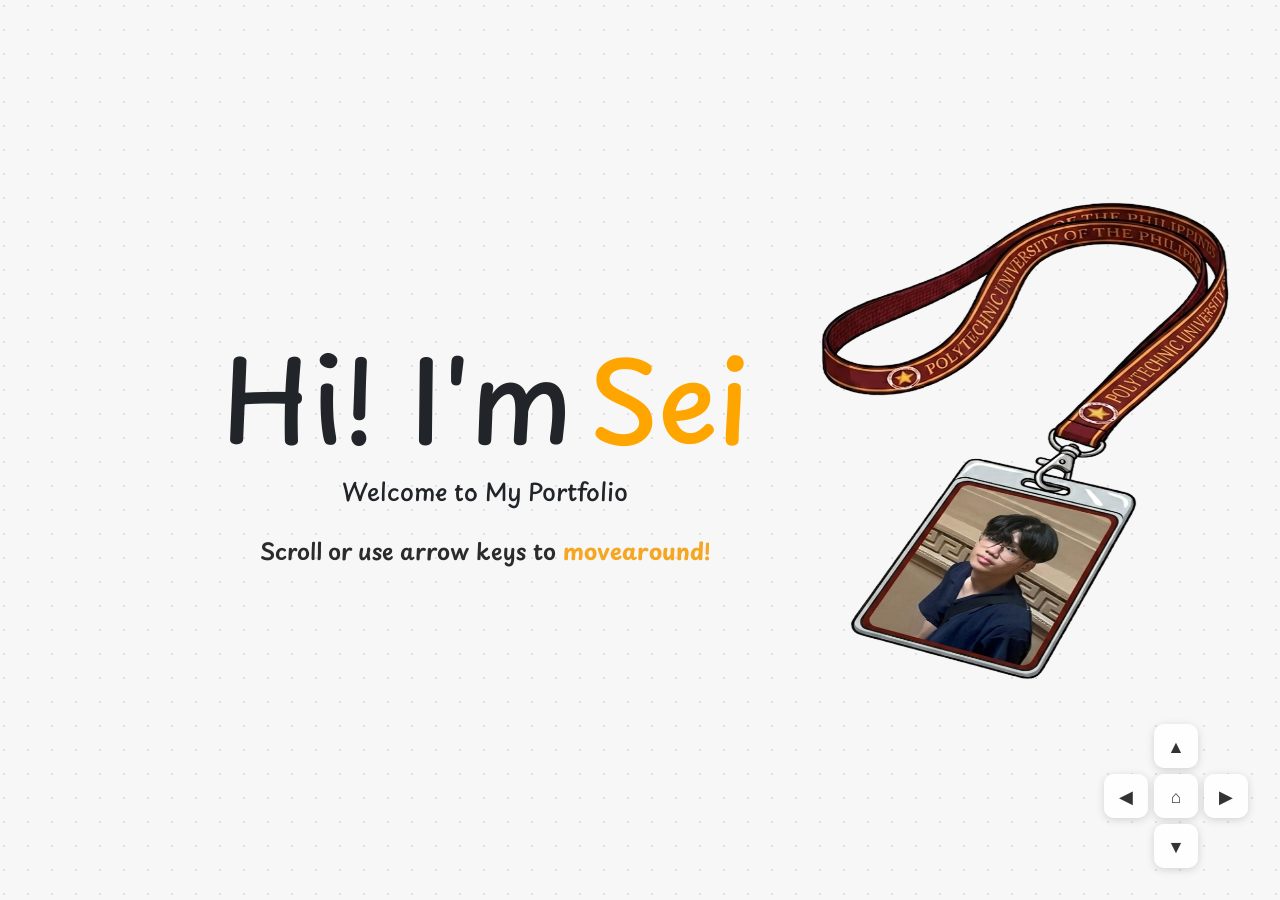
==== commit 0c15d47a: "Finish" ====
--- a/index.html
+++ b/index.html
@@ -34,6 +34,13 @@
                     <div class="welcome" style="font-size: 5rem;">
                         <h4>Welcome to My Portfolio</h4>
                     </div>
+
+                    <div class="scroll-hint text-center mt-4">
+                        <h4 class="scroll-hint-text">
+                            Scroll or use arrow keys to <span class="wave-text">move around !</span>
+                        </h4>
+                    </div>
+
                 </div>
                 <div class="id">
                     <img src="resources/images/id.png" alt="Profile" style="width: 550px; height: 650px;">
@@ -287,6 +294,10 @@
                 <div class="award-modal-overlay" id="awardModalOverlay">
                     <img class="cert-popup-img" id="awardModalImg" src="" alt="Certificate">
                 </div>
+
+                <div class="awards-heading">
+                    <img src="resources/images/awards2.png" style="width: 250px; height: 250px;">
+                </div>
             </div>
 
             <div class="arrow">
@@ -304,7 +315,7 @@
             <div class="arrow3">
                 <img src="resources/images/arrow3.png">
             </div>
-            
+
         </div>
     </div>
 
@@ -359,6 +370,13 @@
                 if (e.key === "Escape") closeModal();
             });
         })();
+
+        document.querySelectorAll('.wave-text').forEach(el => {
+            const text = el.textContent;
+            el.innerHTML = text.split('').map((letter, i) =>
+                `<span style="animation-delay: ${i * 0.1}s">${letter}</span>`
+            ).join('');
+        });
     </script>
 </body>
 
--- a/resources/css/index.css
+++ b/resources/css/index.css
@@ -1,4 +1,4 @@
-/* Reset margins and hide default browser scrollbars */
+
 html,
 body {
     font-family: 'Playpen Sans', sans-serif;
@@ -10,7 +10,6 @@
     background-color: #111;
 }
 
-/* The fixed screen frame */
 .viewport {
     width: 100vw;
     height: 100vh;
@@ -18,7 +17,6 @@
     overflow: hidden;
 }
 
-/* Your massive dot grid workspace */
 .canvas {
     width: 6000px;
     height: 6000px;
@@ -31,7 +29,6 @@
     will-change: transform;
 }
 
-/* Dead center positioning for your starting "Me" section */
 .center-content {
     position: absolute;
     top: 50%;
@@ -111,6 +108,41 @@
     grid-area: down;
 }
 
+.scroll-hint-text {
+    font-weight: 600;
+    font-size: 1.4rem;
+    color: #2b2b2b;
+}
+.wave-text {
+    display: inline-block;
+    color: #f5a623;
+    font-weight: 700;
+}
+.wave-text span {
+    display: inline-block;
+    animation: wave-bounce 1.2s ease-in-out infinite;
+}
+
+.scroll-hint-text {
+    font-weight: 600;
+    font-size: 1.4rem;
+    color: #2b2b2b;
+}
+.wave-text {
+    display: inline-block;
+    color: #f5a623;
+    font-weight: 700;
+}
+.wave-text span {
+    display: inline-block;
+    animation: wave-bounce 1.2s ease-in-out infinite;
+}
+@keyframes wave-bounce {
+    0%, 100% { transform: translateY(0); }
+    50% { transform: translateY(-3px); }
+}
+
+
 .right-content {
     position: absolute;
     top: 50%;
@@ -178,7 +210,6 @@
     position: relative;
     width: 100%;
     height: 480px;
-    /* Gives explicit bounding container room for shadows */
     display: flex;
     align-items: center;
     justify-content: center;
@@ -202,7 +233,6 @@
     justify-content: center;
 }
 
-/* Standard Base Slide Setup */
 .main-card {
     position: absolute;
     background-color: #ffffff;
@@ -222,7 +252,6 @@
         box-shadow 0.6s ease;
 }
 
-/* ACTIVE STATE: High-lighted, elevated to front row */
 .main-card.active {
     opacity: 1;
     pointer-events: auto;
@@ -231,7 +260,6 @@
     box-shadow: 0 25px 60px rgba(0, 0, 0, 0.08), 0 2px 8px rgba(0, 0, 0, 0.02);
 }
 
-/* PREVIOUS STATE: Sits directly behind on the left edge */
 .main-card.prev {
     opacity: 0.3;
     z-index: 5;
@@ -239,7 +267,6 @@
     box-shadow: none;
 }
 
-/* NEXT STATE: Sits directly behind on the right edge */
 .main-card.next {
     opacity: 0.3;
     z-index: 5;
@@ -468,11 +495,9 @@
     cursor: not-allowed;
 }
 
-/* ===== Awards Data-Flow Diagram (bottom-section) ===== */
-
 .bottom-section {
     position: absolute;
-    top: 83%;
+    top: 85%;
     left: 50%;
     transform: translate(-50%, -50%);
     width: 1400px;
@@ -576,8 +601,6 @@
     justify-content: center;
     flex: 0 0 100px;
 }
-
-/* Certificate image popup */
 
 .award-modal-overlay {
     position: fixed;
